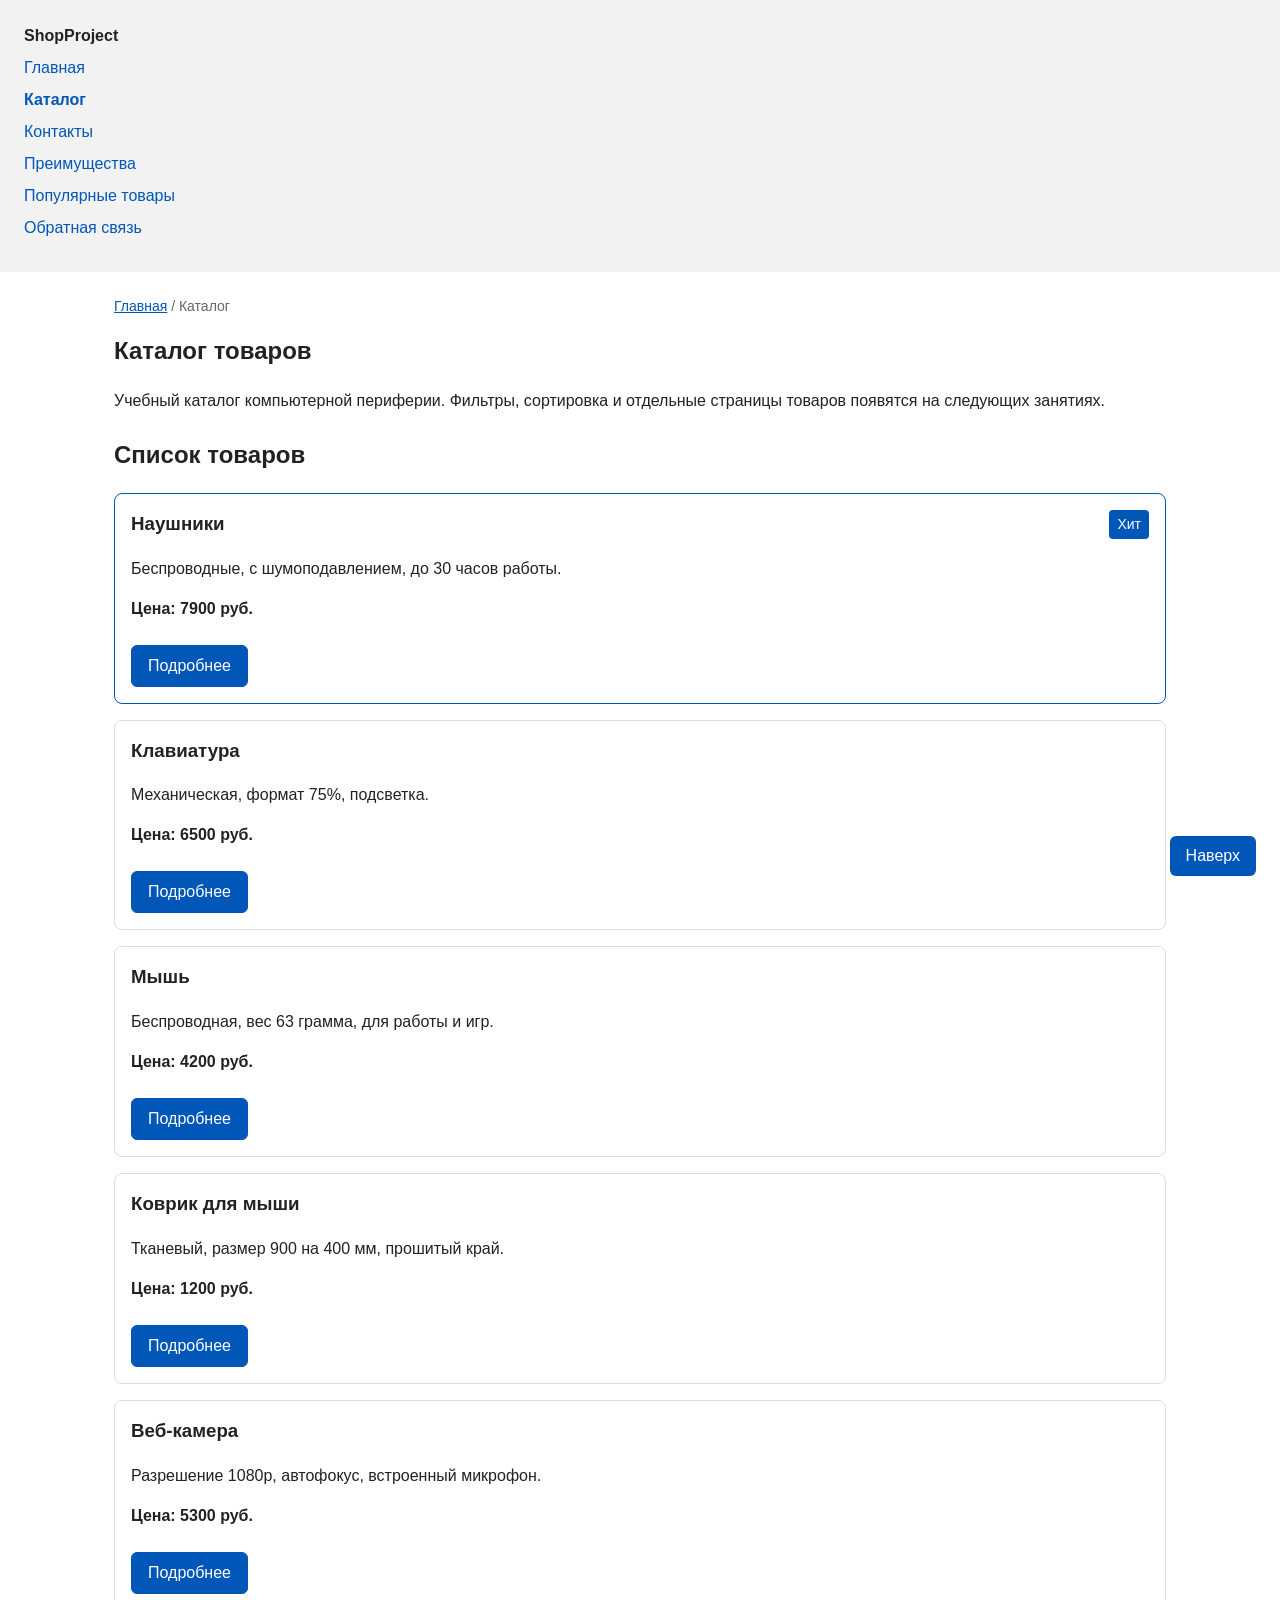
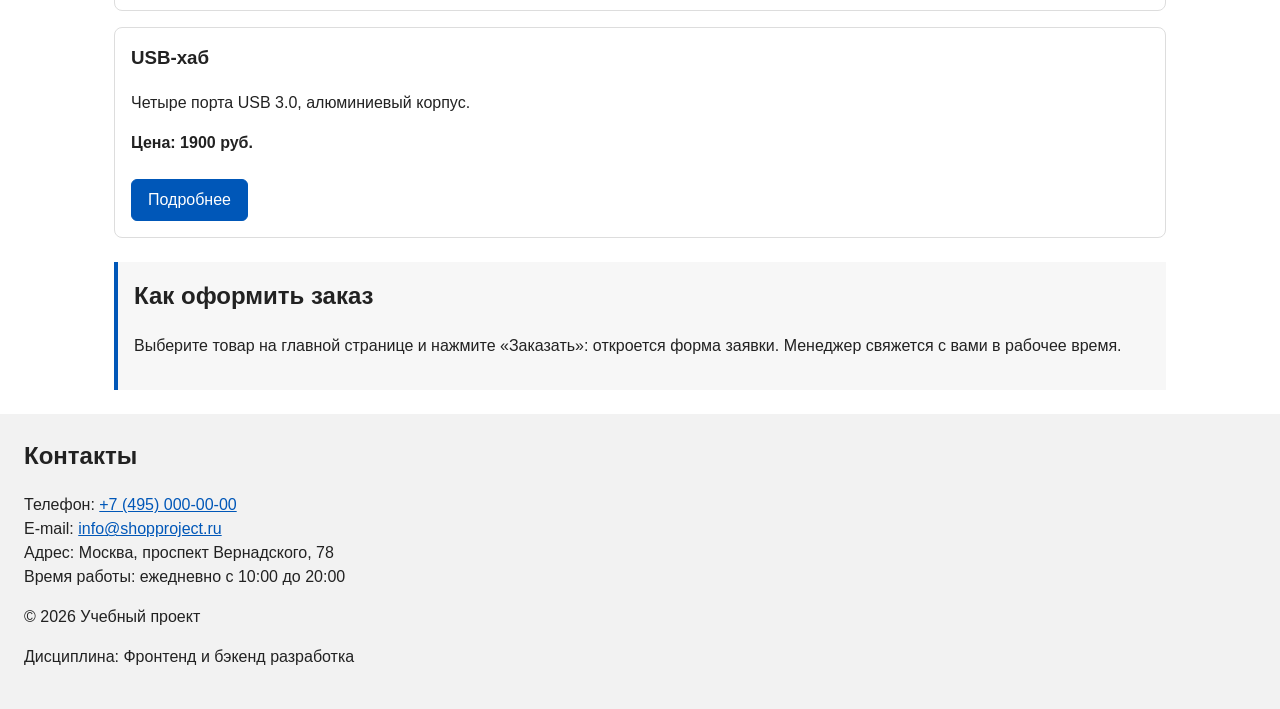
==== catalog.html @ 30de8733 "feat: add multi-page structure navigation and anchors" ====
<!DOCTYPE html>
<html lang="ru">
<head>
    <meta charset="UTF-8">
    <meta name="viewport" content="width=device-width, initial-scale=1.0">
    <meta name="description" content="Каталог товаров учебного интернет-магазина: наушники, клавиатуры, мыши и аксессуары.">
    <title>Каталог товаров - Учебный интернет-магазин</title>
    <link rel="stylesheet" href="css/style.css">
</head>
<body id="top">
<header class="site-header">
    <a class="site-header__logo" href="index.html">ShopProject</a>
    <nav class="site-nav" aria-label="Основная навигация">
        <ul class="site-nav__list">
            <li class="site-nav__item"><a class="site-nav__link" href="index.html">Главная</a></li>
            <li class="site-nav__item">
                <a class="site-nav__link site-nav__link--active" href="catalog.html">Каталог</a>
            </li>
            <li class="site-nav__item"><a class="site-nav__link" href="contacts.html">Контакты</a></li>
            <li class="site-nav__item"><a class="site-nav__link" href="index.html#advantages">Преимущества</a></li>
            <li class="site-nav__item"><a class="site-nav__link" href="index.html#popular">Популярные товары</a></li>
            <li class="site-nav__item"><a class="site-nav__link" href="index.html#contacts">Обратная связь</a></li>
        </ul>
    </nav>
</header>

<main class="page">
    <nav class="breadcrumbs" aria-label="Хлебные крошки">
        <a class="breadcrumbs__link" href="index.html">Главная</a>
        <span class="breadcrumbs__current">Каталог</span>
    </nav>

    <section class="catalog">
        <h1 class="catalog__title">Каталог товаров</h1>
        <p class="catalog__text">
            Учебный каталог компьютерной периферии. Фильтры, сортировка и отдельные
            страницы товаров появятся на следующих занятиях.
        </p>
    </section>

    <section class="products" id="goods">
        <h2 class="products__title">Список товаров</h2>

        <article class="product-card product-card--hit">
            <span class="product-card__badge">Хит</span>
            <h3 class="product-card__title">Наушники</h3>
            <p class="product-card__description">Беспроводные, с шумоподавлением, до 30 часов работы.</p>
            <p class="product-card__price">Цена: 7900 руб.</p>
            <a class="button product-card__button" href="index.html#popular">Подробнее</a>
        </article>

        <article class="product-card">
            <h3 class="product-card__title">Клавиатура</h3>
            <p class="product-card__description">Механическая, формат 75%, подсветка.</p>
            <p class="product-card__price">Цена: 6500 руб.</p>
            <a class="button product-card__button" href="index.html#popular">Подробнее</a>
        </article>

        <article class="product-card">
            <h3 class="product-card__title">Мышь</h3>
            <p class="product-card__description">Беспроводная, вес 63 грамма, для работы и игр.</p>
            <p class="product-card__price">Цена: 4200 руб.</p>
            <a class="button product-card__button" href="index.html#popular">Подробнее</a>
        </article>

        <article class="product-card">
            <h3 class="product-card__title">Коврик для мыши</h3>
            <p class="product-card__description">Тканевый, размер 900 на 400 мм, прошитый край.</p>
            <p class="product-card__price">Цена: 1200 руб.</p>
            <a class="button product-card__button" href="index.html#popular">Подробнее</a>
        </article>

        <article class="product-card">
            <h3 class="product-card__title">Веб-камера</h3>
            <p class="product-card__description">Разрешение 1080p, автофокус, встроенный микрофон.</p>
            <p class="product-card__price">Цена: 5300 руб.</p>
            <a class="button product-card__button" href="index.html#popular">Подробнее</a>
        </article>

        <article class="product-card">
            <h3 class="product-card__title">USB-хаб</h3>
            <p class="product-card__description">Четыре порта USB 3.0, алюминиевый корпус.</p>
            <p class="product-card__price">Цена: 1900 руб.</p>
            <a class="button product-card__button" href="index.html#popular">Подробнее</a>
        </article>
    </section>

    <aside class="about">
        <h2 class="about__title">Как оформить заказ</h2>
        <p class="about__text">
            Выберите товар на главной странице и нажмите «Заказать»: откроется форма
            заявки. Менеджер свяжется с вами в рабочее время.
        </p>
    </aside>
</main>

<footer class="site-footer" id="contacts">
    <h2 class="site-footer__title">Контакты</h2>
    <ul class="contacts">
        <li class="contacts__item">Телефон: <a class="contacts__link" href="tel:+74950000000">+7 (495) 000-00-00</a></li>
        <li class="contacts__item">E-mail: <a class="contacts__link" href="mailto:info@shopproject.ru">info@shopproject.ru</a></li>
        <li class="contacts__item">Адрес: Москва, проспект Вернадского, 78</li>
        <li class="contacts__item">Время работы: ежедневно с 10:00 до 20:00</li>
    </ul>
    <p class="site-footer__text">&copy; 2026 Учебный проект</p>
    <p class="site-footer__text">Дисциплина: Фронтенд и бэкенд разработка</p>
</footer>

<a class="scroll-top" href="#top" title="Наверх">Наверх</a>
</body>
</html>
---- css/style.css ----
/* ===============================
   1. Переменные проекта
   =============================== */
:root {
    --color-bg: #ffffff;
    --color-text: #222222;
    --color-muted: #666666;
    --color-primary: #0057b8;
    --color-primary-dark: #003f86;
    --color-border: #cccccc;
    --color-border-light: #dddddd;
    --color-surface: #f2f2f2;
    --color-surface-alt: #f7f7f7;
    --color-surface-accent: #eef5ff;
    --color-danger: #b00020;
    --color-success: #168a2f;
    --color-success-bg: #eefaf0;
    --color-white: #ffffff;

    --space-xs: 4px;
    --space-sm: 8px;
    --space-md: 16px;
    --space-lg: 24px;
    --space-xl: 32px;

    --radius-sm: 4px;
    --radius-md: 6px;
    --radius-lg: 8px;

    --container-width: 1100px;
    --z-badge: 1;
    --z-scroll-top: 10;
}

/* ===============================
   2. Базовые стили
   =============================== */
* {
    box-sizing: border-box;
}

html {
    scroll-behavior: smooth;
}

body {
    margin: 0;
    font-family: Arial, sans-serif;
    line-height: 1.5;
    color: var(--color-text);
    background-color: var(--color-bg);
}

a {
    color: var(--color-primary);
}

a:hover {
    color: var(--color-primary-dark);
}

a:focus-visible,
button:focus-visible {
    outline: 2px solid var(--color-primary);
    outline-offset: 3px;
}

section:target,
.site-footer:target {
    outline: 2px dashed var(--color-primary);
    outline-offset: 4px;
}

/* ===============================
   3. Кнопки
   =============================== */
.button {
    display: inline-block;
    padding: var(--space-sm) var(--space-md);
    color: var(--color-white);
    background-color: var(--color-primary);
    border: 1px solid var(--color-primary);
    border-radius: var(--radius-md);
    font: inherit;
    text-decoration: none;
    cursor: pointer;
}

.button:hover {
    color: var(--color-white);
    background-color: var(--color-primary-dark);
    border-color: var(--color-primary-dark);
}

.button:disabled,
.button--disabled {
    opacity: 0.6;
    cursor: not-allowed;
}

.button--secondary {
    color: var(--color-text);
    background-color: var(--color-white);
    border-color: var(--color-border);
}

.button--secondary:hover {
    color: var(--color-text);
    background-color: var(--color-surface);
    border-color: var(--color-primary);
}

/* ===============================
   4. Шапка и навигация
   =============================== */
.site-header {
    padding: var(--space-lg);
    background-color: var(--color-surface);
}

.site-header__logo {
    font-weight: bold;
    text-decoration: none;
    color: var(--color-text);
}

.site-nav__list {
    margin: var(--space-sm) 0 0;
    padding: 0;
    list-style: none;
}

.site-nav__item {
    margin-bottom: var(--space-sm);
}

.site-nav__link {
    text-decoration: none;
}

.site-nav__link:hover {
    text-decoration: underline;
}

.site-nav__link--active {
    font-weight: bold;
}

/* ===============================
   5. Основное содержимое
   =============================== */
.page {
    max-width: var(--container-width);
    margin: 0 auto;
    padding: var(--space-lg);
}

.breadcrumbs {
    margin-bottom: var(--space-md);
    font-size: 14px;
    color: var(--color-muted);
}

.breadcrumbs__current::before {
    content: " / ";
    color: var(--color-muted);
}

.hero {
    margin-bottom: var(--space-lg);
    padding: var(--space-xl) var(--space-lg);
    background-color: var(--color-surface-accent);
    border-radius: var(--radius-lg);
}

.hero__title {
    margin-top: 0;
}

.advantages,
.products,
.catalog,
.contacts-info,
.feedback {
    margin-bottom: var(--space-lg);
}

.advantages__title,
.products__title,
.catalog__title,
.contacts-info__title,
.feedback__title {
    margin-top: 0;
}

.about {
    padding: var(--space-md);
    border-left: 4px solid var(--color-primary);
    background-color: var(--color-surface-alt);
}

.about__title {
    margin-top: 0;
}

/* ===============================
   6. Карточки товаров
   =============================== */
.product-card {
    position: relative;
    margin-bottom: var(--space-md);
    padding: var(--space-md);
    border: 1px solid var(--color-border-light);
    border-radius: var(--radius-lg);
}

.product-card:hover {
    border-color: var(--color-primary);
}

.product-card__badge {
    position: absolute;
    top: var(--space-md);
    right: var(--space-md);
    z-index: var(--z-badge);
    padding: var(--space-xs) var(--space-sm);
    color: var(--color-white);
    background-color: var(--color-primary);
    border-radius: var(--radius-sm);
    font-size: 14px;
}

.product-card--hit {
    border-color: var(--color-primary);
}

.product-card__title {
    margin-top: 0;
}

.product-card__price {
    font-weight: bold;
}

.product-card__button {
    margin-top: var(--space-sm);
}

/* ===============================
   7. Подвал и кнопка «Наверх»
   =============================== */
.site-footer {
    padding: var(--space-lg);
    background-color: var(--color-surface);
}

.site-footer__title {
    margin-top: 0;
}

.contacts {
    margin: 0 0 var(--space-md);
    padding: 0;
    list-style: none;
}

.scroll-top {
    position: fixed;
    right: var(--space-lg);
    bottom: var(--space-lg);
    z-index: var(--z-scroll-top);
    padding: var(--space-sm) var(--space-md);
    color: var(--color-white);
    background-color: var(--color-primary);
    border-radius: var(--radius-md);
    text-decoration: none;
}

.scroll-top:hover {
    color: var(--color-white);
    background-color: var(--color-primary-dark);
}

/* ===============================
   8. Форма и модальное окно
   =============================== */
.order-dialog {
    width: min(100% - 32px, 560px);
    padding: var(--space-lg);
    border: none;
    border-radius: var(--radius-lg);
}

.order-dialog__title {
    margin-top: 0;
}

.order-dialog::backdrop {
    background-color: rgba(0, 0, 0, 0.5);
}

.order-form__field {
    margin-bottom: var(--space-md);
}

.order-form__label {
    display: block;
    margin-bottom: var(--space-xs);
}

.order-form__input,
.order-form__select,
.order-form__textarea {
    width: 100%;
    padding: var(--space-sm) var(--space-md);
    border: 1px solid var(--color-border);
    border-radius: var(--radius-sm);
    font: inherit;
}

.order-form__input:hover,
.order-form__select:hover,
.order-form__textarea:hover {
    border-color: var(--color-primary);
}

.order-form__input:focus-visible,
.order-form__select:focus-visible,
.order-form__textarea:focus-visible {
    outline: 2px solid var(--color-primary);
    outline-offset: 3px;
}

.order-form__input:disabled,
.order-form__select:disabled,
.order-form__textarea:disabled {
    opacity: 0.6;
    cursor: not-allowed;
}

.order-form__field--checkbox .order-form__label {
    display: flex;
    gap: var(--space-sm);
    align-items: center;
    margin-bottom: 0;
}

.order-form__checkbox {
    margin: 0;
}

.order-form__hint {
    display: block;
    margin-top: var(--space-xs);
    color: var(--color-muted);
}

[aria-invalid="true"] {
    border-color: var(--color-danger);
}

.order-form__actions {
    display: flex;
    gap: var(--space-sm);
    margin-top: var(--space-lg);
}

.success-message {
    margin-bottom: var(--space-lg);
    padding: var(--space-md);
    border-left: 4px solid var(--color-success);
    background-color: var(--color-success-bg);
}
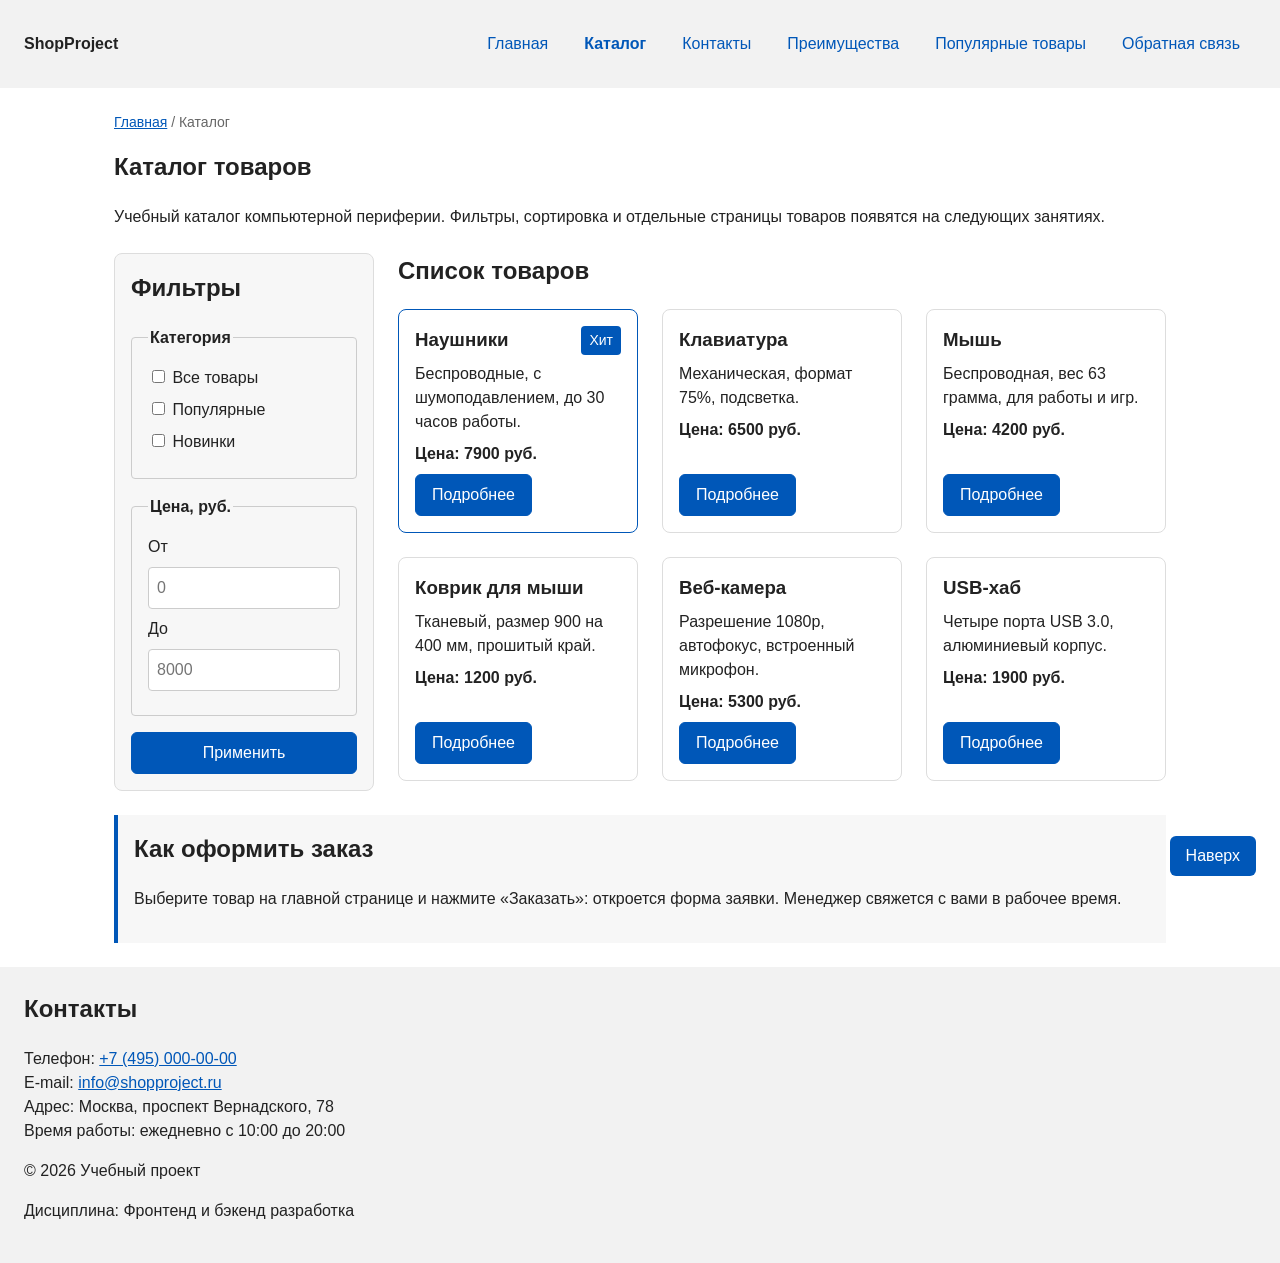
==== commit 52058b08: "feat: add flex navigation and grid catalog layout" ====
--- a/catalog.html
+++ b/catalog.html
@@ -38,51 +38,86 @@
         </p>
     </section>
 
-    <section class="products" id="goods">
-        <h2 class="products__title">Список товаров</h2>
+    <section class="catalog-layout" id="goods">
+        <aside class="catalog-layout__filters">
+            <h2 class="filters__title">Фильтры</h2>
+            <form class="filters" action="#" method="get">
+                <fieldset class="filters__group">
+                    <legend class="filters__legend">Категория</legend>
+                    <label class="filters__option">
+                        <input class="filters__checkbox" type="checkbox" name="category" value="all">
+                        Все товары
+                    </label>
+                    <label class="filters__option">
+                        <input class="filters__checkbox" type="checkbox" name="category" value="popular">
+                        Популярные
+                    </label>
+                    <label class="filters__option">
+                        <input class="filters__checkbox" type="checkbox" name="category" value="new">
+                        Новинки
+                    </label>
+                </fieldset>
 
-        <article class="product-card product-card--hit">
-            <span class="product-card__badge">Хит</span>
-            <h3 class="product-card__title">Наушники</h3>
-            <p class="product-card__description">Беспроводные, с шумоподавлением, до 30 часов работы.</p>
-            <p class="product-card__price">Цена: 7900 руб.</p>
-            <a class="button product-card__button" href="index.html#popular">Подробнее</a>
-        </article>
+                <fieldset class="filters__group">
+                    <legend class="filters__legend">Цена, руб.</legend>
+                    <label class="filters__label" for="price-from">От</label>
+                    <input class="filters__input" id="price-from" name="price-from" type="number" min="0" placeholder="0">
+                    <label class="filters__label" for="price-to">До</label>
+                    <input class="filters__input" id="price-to" name="price-to" type="number" min="0" placeholder="8000">
+                </fieldset>
 
-        <article class="product-card">
-            <h3 class="product-card__title">Клавиатура</h3>
-            <p class="product-card__description">Механическая, формат 75%, подсветка.</p>
-            <p class="product-card__price">Цена: 6500 руб.</p>
-            <a class="button product-card__button" href="index.html#popular">Подробнее</a>
-        </article>
+                <button class="button" type="submit">Применить</button>
+            </form>
+        </aside>
 
-        <article class="product-card">
-            <h3 class="product-card__title">Мышь</h3>
-            <p class="product-card__description">Беспроводная, вес 63 грамма, для работы и игр.</p>
-            <p class="product-card__price">Цена: 4200 руб.</p>
-            <a class="button product-card__button" href="index.html#popular">Подробнее</a>
-        </article>
+        <section class="catalog-layout__products">
+            <h2 class="products__title">Список товаров</h2>
+            <div class="products-grid">
 
-        <article class="product-card">
-            <h3 class="product-card__title">Коврик для мыши</h3>
-            <p class="product-card__description">Тканевый, размер 900 на 400 мм, прошитый край.</p>
-            <p class="product-card__price">Цена: 1200 руб.</p>
-            <a class="button product-card__button" href="index.html#popular">Подробнее</a>
-        </article>
+                <article class="product-card product-card--hit">
+                    <span class="product-card__badge">Хит</span>
+                    <h3 class="product-card__title">Наушники</h3>
+                    <p class="product-card__description">Беспроводные, с шумоподавлением, до 30 часов работы.</p>
+                    <p class="product-card__price">Цена: 7900 руб.</p>
+                    <a class="button product-card__button" href="index.html#popular">Подробнее</a>
+                </article>
 
-        <article class="product-card">
-            <h3 class="product-card__title">Веб-камера</h3>
-            <p class="product-card__description">Разрешение 1080p, автофокус, встроенный микрофон.</p>
-            <p class="product-card__price">Цена: 5300 руб.</p>
-            <a class="button product-card__button" href="index.html#popular">Подробнее</a>
-        </article>
+                <article class="product-card">
+                    <h3 class="product-card__title">Клавиатура</h3>
+                    <p class="product-card__description">Механическая, формат 75%, подсветка.</p>
+                    <p class="product-card__price">Цена: 6500 руб.</p>
+                    <a class="button product-card__button" href="index.html#popular">Подробнее</a>
+                </article>
 
-        <article class="product-card">
-            <h3 class="product-card__title">USB-хаб</h3>
-            <p class="product-card__description">Четыре порта USB 3.0, алюминиевый корпус.</p>
-            <p class="product-card__price">Цена: 1900 руб.</p>
-            <a class="button product-card__button" href="index.html#popular">Подробнее</a>
-        </article>
+                <article class="product-card">
+                    <h3 class="product-card__title">Мышь</h3>
+                    <p class="product-card__description">Беспроводная, вес 63 грамма, для работы и игр.</p>
+                    <p class="product-card__price">Цена: 4200 руб.</p>
+                    <a class="button product-card__button" href="index.html#popular">Подробнее</a>
+                </article>
+
+                <article class="product-card">
+                    <h3 class="product-card__title">Коврик для мыши</h3>
+                    <p class="product-card__description">Тканевый, размер 900 на 400 мм, прошитый край.</p>
+                    <p class="product-card__price">Цена: 1200 руб.</p>
+                    <a class="button product-card__button" href="index.html#popular">Подробнее</a>
+                </article>
+
+                <article class="product-card">
+                    <h3 class="product-card__title">Веб-камера</h3>
+                    <p class="product-card__description">Разрешение 1080p, автофокус, встроенный микрофон.</p>
+                    <p class="product-card__price">Цена: 5300 руб.</p>
+                    <a class="button product-card__button" href="index.html#popular">Подробнее</a>
+                </article>
+
+                <article class="product-card">
+                    <h3 class="product-card__title">USB-хаб</h3>
+                    <p class="product-card__description">Четыре порта USB 3.0, алюминиевый корпус.</p>
+                    <p class="product-card__price">Цена: 1900 руб.</p>
+                    <a class="button product-card__button" href="index.html#popular">Подробнее</a>
+                </article>
+            </div>
+        </section>
     </section>
 
     <aside class="about">
--- a/css/style.css
+++ b/css/style.css
@@ -114,6 +114,11 @@
    4. Шапка и навигация
    =============================== */
 .site-header {
+    display: flex;
+    flex-wrap: wrap;
+    justify-content: space-between;
+    align-items: center;
+    gap: var(--space-md);
     padding: var(--space-lg);
     background-color: var(--color-surface);
 }
@@ -125,21 +130,25 @@
 }
 
 .site-nav__list {
-    margin: var(--space-sm) 0 0;
+    display: flex;
+    flex-wrap: wrap;
+    align-items: center;
+    gap: var(--space-xs);
+    margin: 0;
     padding: 0;
     list-style: none;
 }
 
-.site-nav__item {
-    margin-bottom: var(--space-sm);
-}
-
 .site-nav__link {
+    display: inline-block;
+    padding: var(--space-sm) var(--space-md);
+    border-radius: var(--radius-sm);
     text-decoration: none;
 }
 
 .site-nav__link:hover {
-    text-decoration: underline;
+    color: var(--color-white);
+    background-color: var(--color-primary);
 }
 
 .site-nav__link--active {
@@ -206,9 +215,17 @@
 /* ===============================
    6. Карточки товаров
    =============================== */
+.products-grid {
+    display: grid;
+    grid-template-columns: repeat(auto-fit, minmax(240px, 1fr));
+    gap: var(--space-lg);
+}
+
 .product-card {
     position: relative;
-    margin-bottom: var(--space-md);
+    display: flex;
+    flex-direction: column;
+    gap: var(--space-sm);
     padding: var(--space-md);
     border: 1px solid var(--color-border-light);
     border-radius: var(--radius-lg);
@@ -234,8 +251,10 @@
     border-color: var(--color-primary);
 }
 
-.product-card__title {
-    margin-top: 0;
+.product-card__title,
+.product-card__description,
+.product-card__price {
+    margin: 0;
 }
 
 .product-card__price {
@@ -243,11 +262,70 @@
 }
 
 .product-card__button {
-    margin-top: var(--space-sm);
-}
-
-/* ===============================
-   7. Подвал и кнопка «Наверх»
+    margin-top: auto;
+    align-self: flex-start;
+}
+
+/* ===============================
+   7. Каталог и фильтры
+   =============================== */
+.catalog-layout {
+    display: grid;
+    grid-template-columns: 260px 1fr;
+    grid-template-areas: "filters products";
+    gap: var(--space-lg);
+    margin-bottom: var(--space-lg);
+}
+
+.catalog-layout__filters {
+    grid-area: filters;
+    padding: var(--space-md);
+    border: 1px solid var(--color-border-light);
+    border-radius: var(--radius-lg);
+    background-color: var(--color-surface-alt);
+}
+
+.catalog-layout__products {
+    grid-area: products;
+}
+
+.filters {
+    display: grid;
+    gap: var(--space-md);
+}
+
+.filters__title {
+    margin-top: 0;
+}
+
+.filters__group {
+    margin: 0;
+    padding: var(--space-md);
+    border: 1px solid var(--color-border);
+    border-radius: var(--radius-sm);
+}
+
+.filters__legend {
+    font-weight: bold;
+}
+
+.filters__option,
+.filters__label {
+    display: block;
+    margin-bottom: var(--space-sm);
+}
+
+.filters__input {
+    width: 100%;
+    margin-bottom: var(--space-sm);
+    padding: var(--space-sm);
+    border: 1px solid var(--color-border);
+    border-radius: var(--radius-sm);
+    font: inherit;
+}
+
+/* ===============================
+   8. Подвал и кнопка «Наверх»
    =============================== */
 .site-footer {
     padding: var(--space-lg);
@@ -282,7 +360,7 @@
 }
 
 /* ===============================
-   8. Форма и модальное окно
+   9. Форма и модальное окно
    =============================== */
 .order-dialog {
     width: min(100% - 32px, 560px);
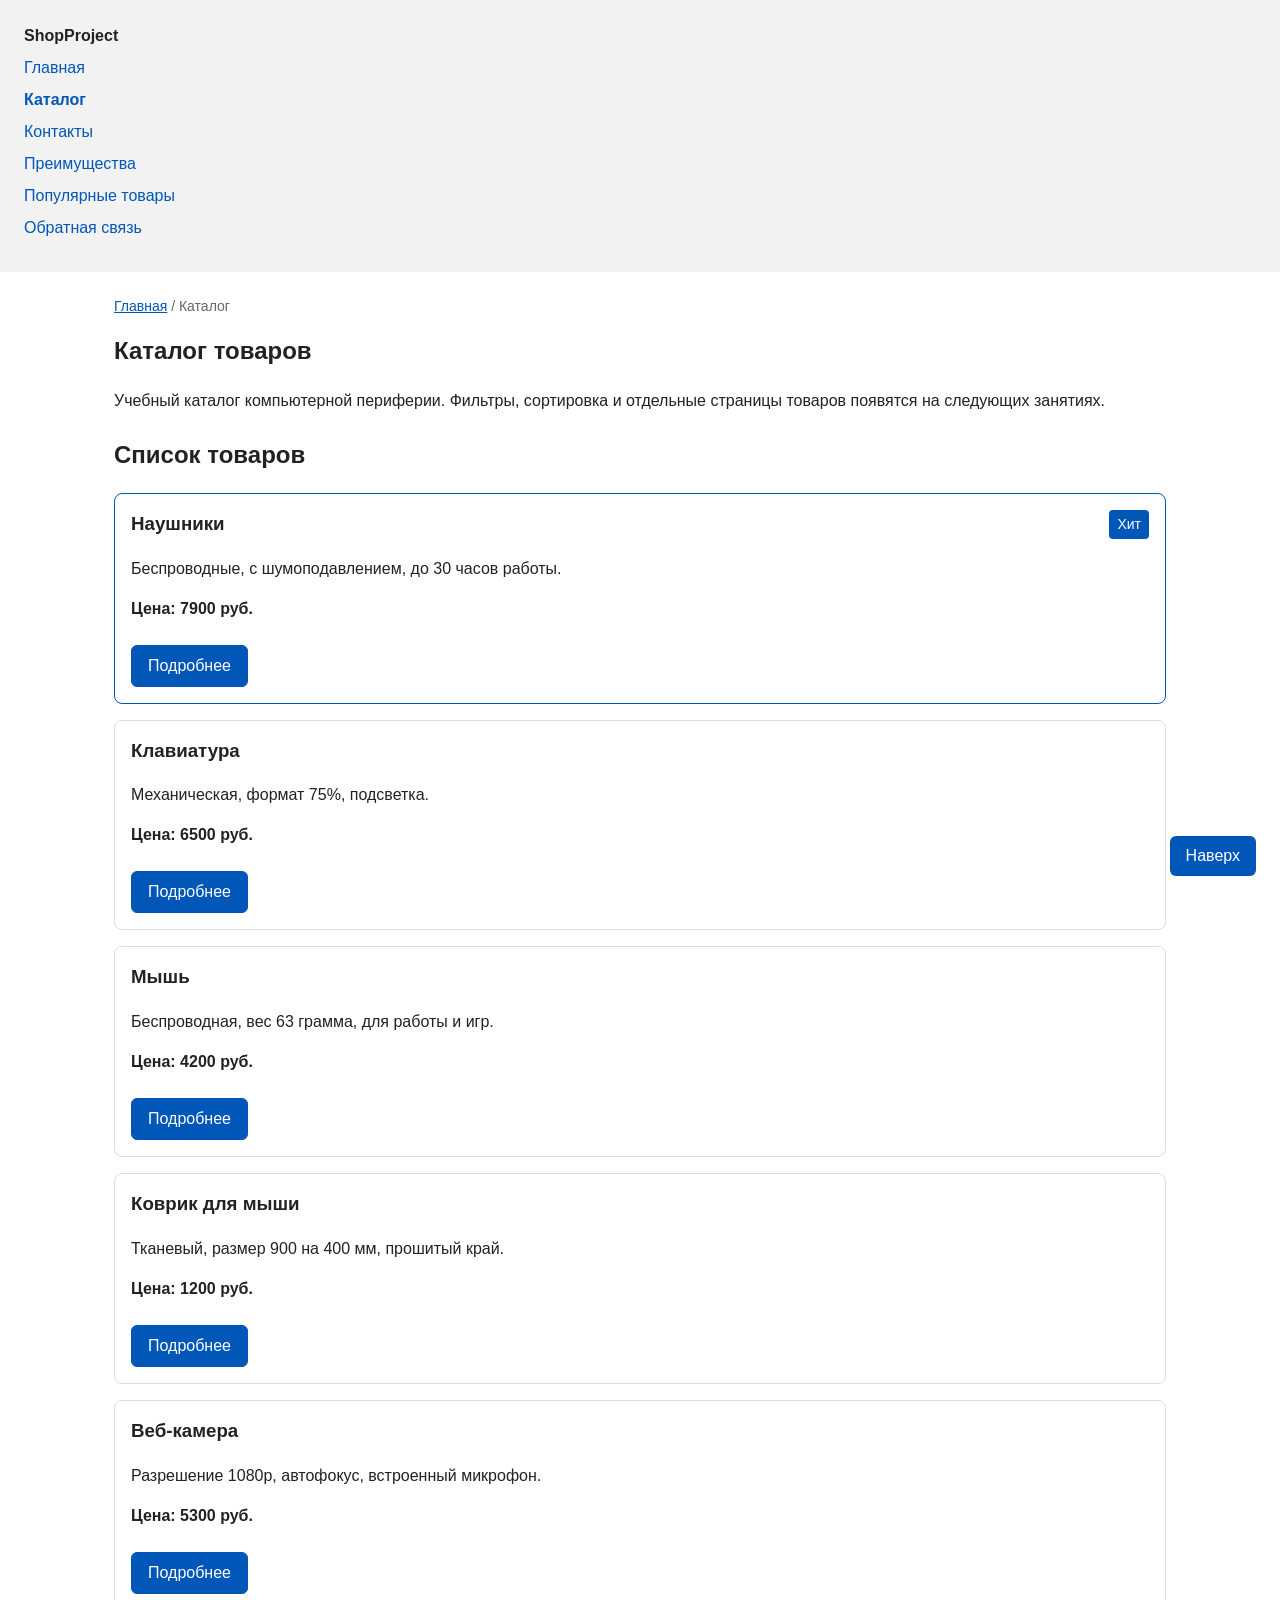
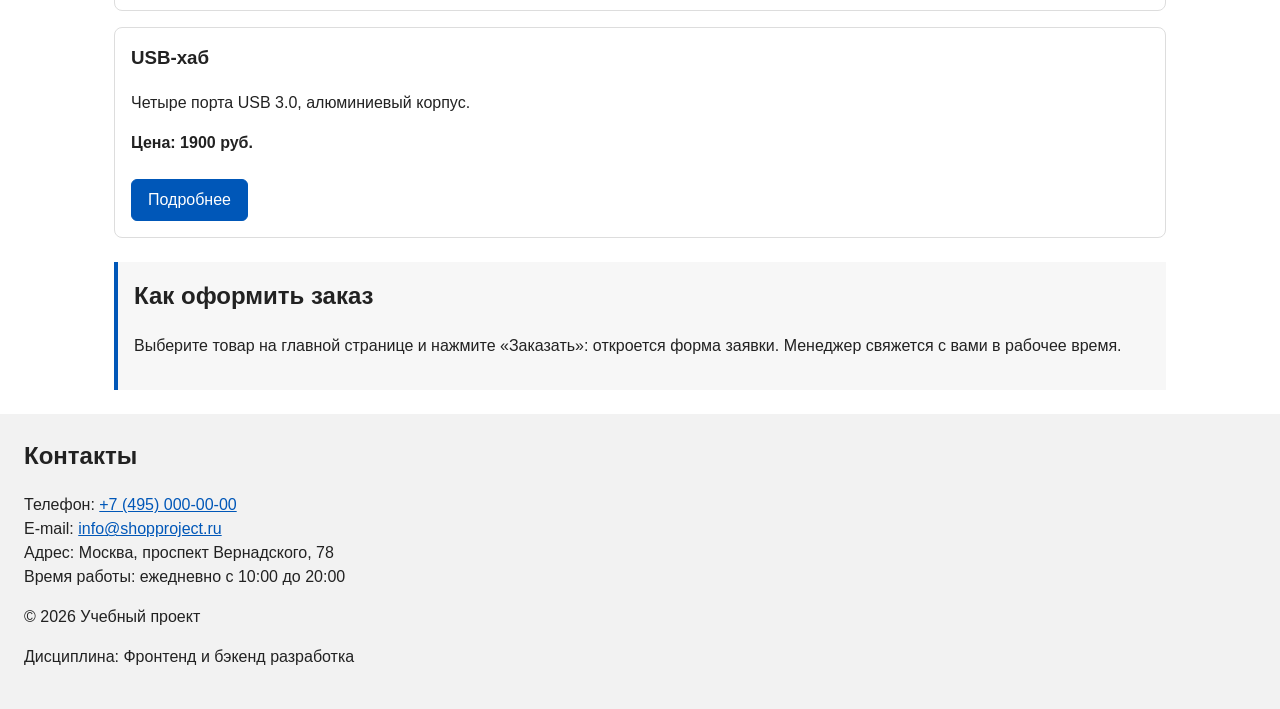
==== commit d938cde0: "Merge pull request #7 from nb-322/feature/multi-page-navigation feat: add multi-page structure navig" ====
--- a/catalog.html
+++ b/catalog.html
@@ -38,86 +38,51 @@
         </p>
     </section>
 
-    <section class="catalog-layout" id="goods">
-        <aside class="catalog-layout__filters">
-            <h2 class="filters__title">Фильтры</h2>
-            <form class="filters" action="#" method="get">
-                <fieldset class="filters__group">
-                    <legend class="filters__legend">Категория</legend>
-                    <label class="filters__option">
-                        <input class="filters__checkbox" type="checkbox" name="category" value="all">
-                        Все товары
-                    </label>
-                    <label class="filters__option">
-                        <input class="filters__checkbox" type="checkbox" name="category" value="popular">
-                        Популярные
-                    </label>
-                    <label class="filters__option">
-                        <input class="filters__checkbox" type="checkbox" name="category" value="new">
-                        Новинки
-                    </label>
-                </fieldset>
+    <section class="products" id="goods">
+        <h2 class="products__title">Список товаров</h2>
 
-                <fieldset class="filters__group">
-                    <legend class="filters__legend">Цена, руб.</legend>
-                    <label class="filters__label" for="price-from">От</label>
-                    <input class="filters__input" id="price-from" name="price-from" type="number" min="0" placeholder="0">
-                    <label class="filters__label" for="price-to">До</label>
-                    <input class="filters__input" id="price-to" name="price-to" type="number" min="0" placeholder="8000">
-                </fieldset>
+        <article class="product-card product-card--hit">
+            <span class="product-card__badge">Хит</span>
+            <h3 class="product-card__title">Наушники</h3>
+            <p class="product-card__description">Беспроводные, с шумоподавлением, до 30 часов работы.</p>
+            <p class="product-card__price">Цена: 7900 руб.</p>
+            <a class="button product-card__button" href="index.html#popular">Подробнее</a>
+        </article>
 
-                <button class="button" type="submit">Применить</button>
-            </form>
-        </aside>
+        <article class="product-card">
+            <h3 class="product-card__title">Клавиатура</h3>
+            <p class="product-card__description">Механическая, формат 75%, подсветка.</p>
+            <p class="product-card__price">Цена: 6500 руб.</p>
+            <a class="button product-card__button" href="index.html#popular">Подробнее</a>
+        </article>
 
-        <section class="catalog-layout__products">
-            <h2 class="products__title">Список товаров</h2>
-            <div class="products-grid">
+        <article class="product-card">
+            <h3 class="product-card__title">Мышь</h3>
+            <p class="product-card__description">Беспроводная, вес 63 грамма, для работы и игр.</p>
+            <p class="product-card__price">Цена: 4200 руб.</p>
+            <a class="button product-card__button" href="index.html#popular">Подробнее</a>
+        </article>
 
-                <article class="product-card product-card--hit">
-                    <span class="product-card__badge">Хит</span>
-                    <h3 class="product-card__title">Наушники</h3>
-                    <p class="product-card__description">Беспроводные, с шумоподавлением, до 30 часов работы.</p>
-                    <p class="product-card__price">Цена: 7900 руб.</p>
-                    <a class="button product-card__button" href="index.html#popular">Подробнее</a>
-                </article>
+        <article class="product-card">
+            <h3 class="product-card__title">Коврик для мыши</h3>
+            <p class="product-card__description">Тканевый, размер 900 на 400 мм, прошитый край.</p>
+            <p class="product-card__price">Цена: 1200 руб.</p>
+            <a class="button product-card__button" href="index.html#popular">Подробнее</a>
+        </article>
 
-                <article class="product-card">
-                    <h3 class="product-card__title">Клавиатура</h3>
-                    <p class="product-card__description">Механическая, формат 75%, подсветка.</p>
-                    <p class="product-card__price">Цена: 6500 руб.</p>
-                    <a class="button product-card__button" href="index.html#popular">Подробнее</a>
-                </article>
+        <article class="product-card">
+            <h3 class="product-card__title">Веб-камера</h3>
+            <p class="product-card__description">Разрешение 1080p, автофокус, встроенный микрофон.</p>
+            <p class="product-card__price">Цена: 5300 руб.</p>
+            <a class="button product-card__button" href="index.html#popular">Подробнее</a>
+        </article>
 
-                <article class="product-card">
-                    <h3 class="product-card__title">Мышь</h3>
-                    <p class="product-card__description">Беспроводная, вес 63 грамма, для работы и игр.</p>
-                    <p class="product-card__price">Цена: 4200 руб.</p>
-                    <a class="button product-card__button" href="index.html#popular">Подробнее</a>
-                </article>
-
-                <article class="product-card">
-                    <h3 class="product-card__title">Коврик для мыши</h3>
-                    <p class="product-card__description">Тканевый, размер 900 на 400 мм, прошитый край.</p>
-                    <p class="product-card__price">Цена: 1200 руб.</p>
-                    <a class="button product-card__button" href="index.html#popular">Подробнее</a>
-                </article>
-
-                <article class="product-card">
-                    <h3 class="product-card__title">Веб-камера</h3>
-                    <p class="product-card__description">Разрешение 1080p, автофокус, встроенный микрофон.</p>
-                    <p class="product-card__price">Цена: 5300 руб.</p>
-                    <a class="button product-card__button" href="index.html#popular">Подробнее</a>
-                </article>
-
-                <article class="product-card">
-                    <h3 class="product-card__title">USB-хаб</h3>
-                    <p class="product-card__description">Четыре порта USB 3.0, алюминиевый корпус.</p>
-                    <p class="product-card__price">Цена: 1900 руб.</p>
-                    <a class="button product-card__button" href="index.html#popular">Подробнее</a>
-                </article>
-            </div>
-        </section>
+        <article class="product-card">
+            <h3 class="product-card__title">USB-хаб</h3>
+            <p class="product-card__description">Четыре порта USB 3.0, алюминиевый корпус.</p>
+            <p class="product-card__price">Цена: 1900 руб.</p>
+            <a class="button product-card__button" href="index.html#popular">Подробнее</a>
+        </article>
     </section>
 
     <aside class="about">
--- a/css/style.css
+++ b/css/style.css
@@ -114,11 +114,6 @@
    4. Шапка и навигация
    =============================== */
 .site-header {
-    display: flex;
-    flex-wrap: wrap;
-    justify-content: space-between;
-    align-items: center;
-    gap: var(--space-md);
     padding: var(--space-lg);
     background-color: var(--color-surface);
 }
@@ -130,25 +125,21 @@
 }
 
 .site-nav__list {
-    display: flex;
-    flex-wrap: wrap;
-    align-items: center;
-    gap: var(--space-xs);
-    margin: 0;
+    margin: var(--space-sm) 0 0;
     padding: 0;
     list-style: none;
 }
 
+.site-nav__item {
+    margin-bottom: var(--space-sm);
+}
+
 .site-nav__link {
-    display: inline-block;
-    padding: var(--space-sm) var(--space-md);
-    border-radius: var(--radius-sm);
     text-decoration: none;
 }
 
 .site-nav__link:hover {
-    color: var(--color-white);
-    background-color: var(--color-primary);
+    text-decoration: underline;
 }
 
 .site-nav__link--active {
@@ -215,17 +206,9 @@
 /* ===============================
    6. Карточки товаров
    =============================== */
-.products-grid {
-    display: grid;
-    grid-template-columns: repeat(auto-fit, minmax(240px, 1fr));
-    gap: var(--space-lg);
-}
-
 .product-card {
     position: relative;
-    display: flex;
-    flex-direction: column;
-    gap: var(--space-sm);
+    margin-bottom: var(--space-md);
     padding: var(--space-md);
     border: 1px solid var(--color-border-light);
     border-radius: var(--radius-lg);
@@ -251,10 +234,8 @@
     border-color: var(--color-primary);
 }
 
-.product-card__title,
-.product-card__description,
-.product-card__price {
-    margin: 0;
+.product-card__title {
+    margin-top: 0;
 }
 
 .product-card__price {
@@ -262,70 +243,11 @@
 }
 
 .product-card__button {
-    margin-top: auto;
-    align-self: flex-start;
-}
-
-/* ===============================
-   7. Каталог и фильтры
-   =============================== */
-.catalog-layout {
-    display: grid;
-    grid-template-columns: 260px 1fr;
-    grid-template-areas: "filters products";
-    gap: var(--space-lg);
-    margin-bottom: var(--space-lg);
-}
-
-.catalog-layout__filters {
-    grid-area: filters;
-    padding: var(--space-md);
-    border: 1px solid var(--color-border-light);
-    border-radius: var(--radius-lg);
-    background-color: var(--color-surface-alt);
-}
-
-.catalog-layout__products {
-    grid-area: products;
-}
-
-.filters {
-    display: grid;
-    gap: var(--space-md);
-}
-
-.filters__title {
-    margin-top: 0;
-}
-
-.filters__group {
-    margin: 0;
-    padding: var(--space-md);
-    border: 1px solid var(--color-border);
-    border-radius: var(--radius-sm);
-}
-
-.filters__legend {
-    font-weight: bold;
-}
-
-.filters__option,
-.filters__label {
-    display: block;
-    margin-bottom: var(--space-sm);
-}
-
-.filters__input {
-    width: 100%;
-    margin-bottom: var(--space-sm);
-    padding: var(--space-sm);
-    border: 1px solid var(--color-border);
-    border-radius: var(--radius-sm);
-    font: inherit;
-}
-
-/* ===============================
-   8. Подвал и кнопка «Наверх»
+    margin-top: var(--space-sm);
+}
+
+/* ===============================
+   7. Подвал и кнопка «Наверх»
    =============================== */
 .site-footer {
     padding: var(--space-lg);
@@ -360,7 +282,7 @@
 }
 
 /* ===============================
-   9. Форма и модальное окно
+   8. Форма и модальное окно
    =============================== */
 .order-dialog {
     width: min(100% - 32px, 560px);
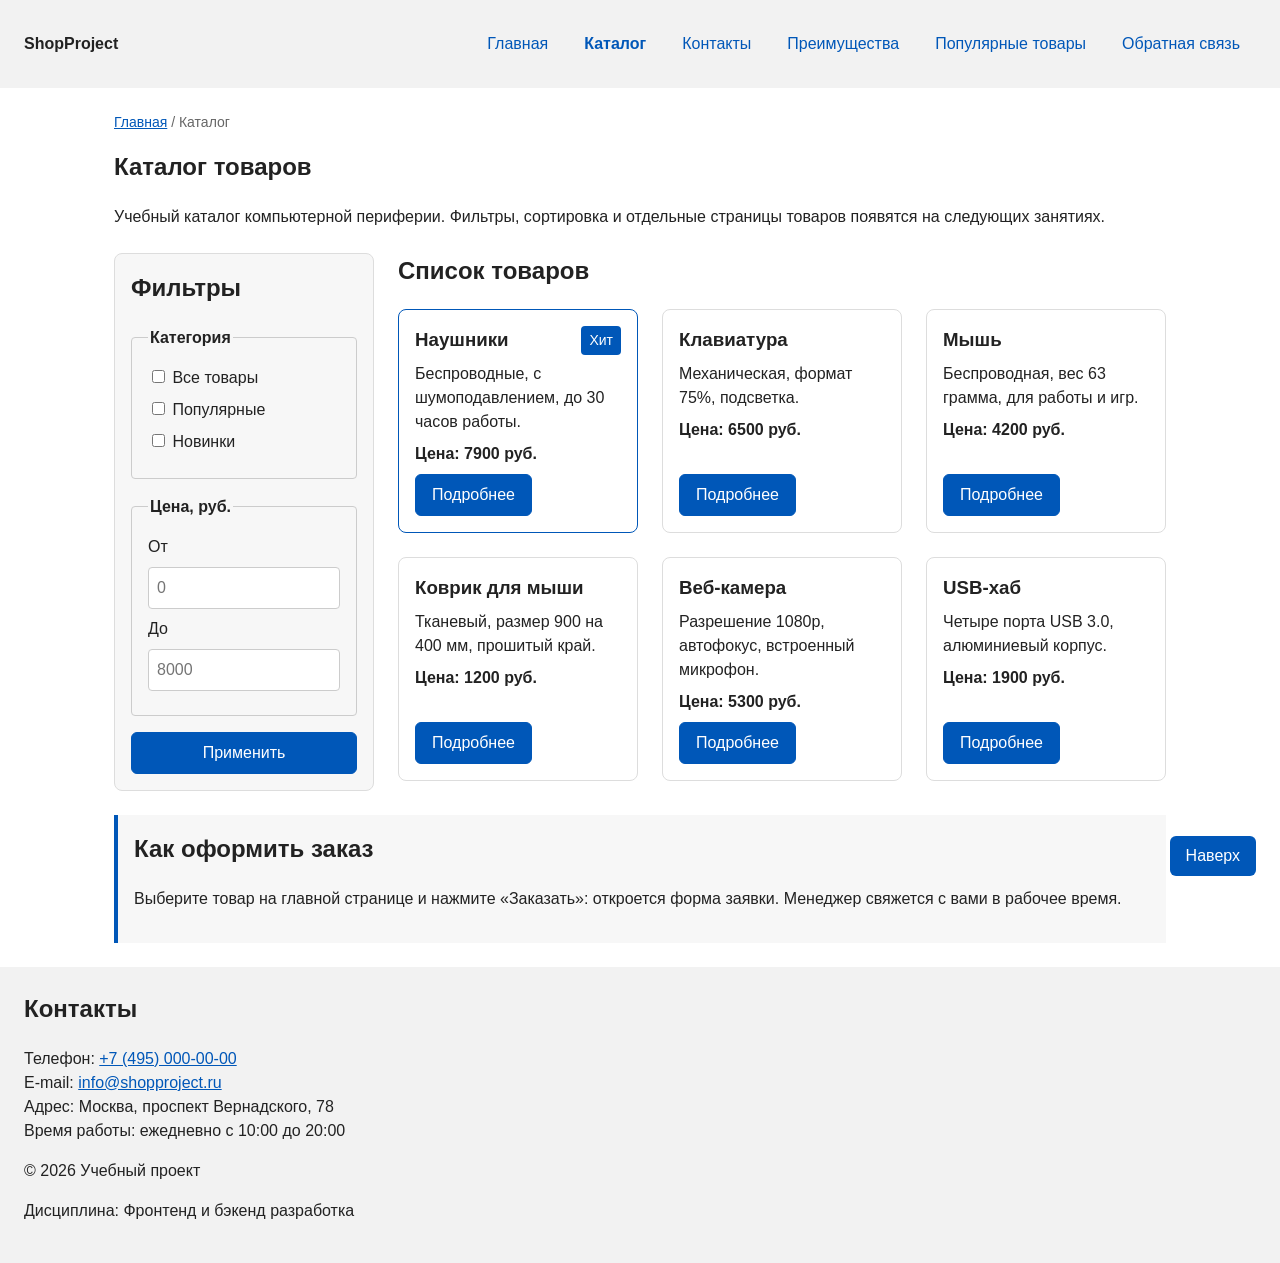
==== commit 4f6e13b6: "Merge pull request #8 from nb-322/feature/flex-grid-navigation feat: add flex navigation and grid ca" ====
--- a/catalog.html
+++ b/catalog.html
@@ -38,51 +38,86 @@
         </p>
     </section>
 
-    <section class="products" id="goods">
-        <h2 class="products__title">Список товаров</h2>
+    <section class="catalog-layout" id="goods">
+        <aside class="catalog-layout__filters">
+            <h2 class="filters__title">Фильтры</h2>
+            <form class="filters" action="#" method="get">
+                <fieldset class="filters__group">
+                    <legend class="filters__legend">Категория</legend>
+                    <label class="filters__option">
+                        <input class="filters__checkbox" type="checkbox" name="category" value="all">
+                        Все товары
+                    </label>
+                    <label class="filters__option">
+                        <input class="filters__checkbox" type="checkbox" name="category" value="popular">
+                        Популярные
+                    </label>
+                    <label class="filters__option">
+                        <input class="filters__checkbox" type="checkbox" name="category" value="new">
+                        Новинки
+                    </label>
+                </fieldset>
 
-        <article class="product-card product-card--hit">
-            <span class="product-card__badge">Хит</span>
-            <h3 class="product-card__title">Наушники</h3>
-            <p class="product-card__description">Беспроводные, с шумоподавлением, до 30 часов работы.</p>
-            <p class="product-card__price">Цена: 7900 руб.</p>
-            <a class="button product-card__button" href="index.html#popular">Подробнее</a>
-        </article>
+                <fieldset class="filters__group">
+                    <legend class="filters__legend">Цена, руб.</legend>
+                    <label class="filters__label" for="price-from">От</label>
+                    <input class="filters__input" id="price-from" name="price-from" type="number" min="0" placeholder="0">
+                    <label class="filters__label" for="price-to">До</label>
+                    <input class="filters__input" id="price-to" name="price-to" type="number" min="0" placeholder="8000">
+                </fieldset>
 
-        <article class="product-card">
-            <h3 class="product-card__title">Клавиатура</h3>
-            <p class="product-card__description">Механическая, формат 75%, подсветка.</p>
-            <p class="product-card__price">Цена: 6500 руб.</p>
-            <a class="button product-card__button" href="index.html#popular">Подробнее</a>
-        </article>
+                <button class="button" type="submit">Применить</button>
+            </form>
+        </aside>
 
-        <article class="product-card">
-            <h3 class="product-card__title">Мышь</h3>
-            <p class="product-card__description">Беспроводная, вес 63 грамма, для работы и игр.</p>
-            <p class="product-card__price">Цена: 4200 руб.</p>
-            <a class="button product-card__button" href="index.html#popular">Подробнее</a>
-        </article>
+        <section class="catalog-layout__products">
+            <h2 class="products__title">Список товаров</h2>
+            <div class="products-grid">
 
-        <article class="product-card">
-            <h3 class="product-card__title">Коврик для мыши</h3>
-            <p class="product-card__description">Тканевый, размер 900 на 400 мм, прошитый край.</p>
-            <p class="product-card__price">Цена: 1200 руб.</p>
-            <a class="button product-card__button" href="index.html#popular">Подробнее</a>
-        </article>
+                <article class="product-card product-card--hit">
+                    <span class="product-card__badge">Хит</span>
+                    <h3 class="product-card__title">Наушники</h3>
+                    <p class="product-card__description">Беспроводные, с шумоподавлением, до 30 часов работы.</p>
+                    <p class="product-card__price">Цена: 7900 руб.</p>
+                    <a class="button product-card__button" href="index.html#popular">Подробнее</a>
+                </article>
 
-        <article class="product-card">
-            <h3 class="product-card__title">Веб-камера</h3>
-            <p class="product-card__description">Разрешение 1080p, автофокус, встроенный микрофон.</p>
-            <p class="product-card__price">Цена: 5300 руб.</p>
-            <a class="button product-card__button" href="index.html#popular">Подробнее</a>
-        </article>
+                <article class="product-card">
+                    <h3 class="product-card__title">Клавиатура</h3>
+                    <p class="product-card__description">Механическая, формат 75%, подсветка.</p>
+                    <p class="product-card__price">Цена: 6500 руб.</p>
+                    <a class="button product-card__button" href="index.html#popular">Подробнее</a>
+                </article>
 
-        <article class="product-card">
-            <h3 class="product-card__title">USB-хаб</h3>
-            <p class="product-card__description">Четыре порта USB 3.0, алюминиевый корпус.</p>
-            <p class="product-card__price">Цена: 1900 руб.</p>
-            <a class="button product-card__button" href="index.html#popular">Подробнее</a>
-        </article>
+                <article class="product-card">
+                    <h3 class="product-card__title">Мышь</h3>
+                    <p class="product-card__description">Беспроводная, вес 63 грамма, для работы и игр.</p>
+                    <p class="product-card__price">Цена: 4200 руб.</p>
+                    <a class="button product-card__button" href="index.html#popular">Подробнее</a>
+                </article>
+
+                <article class="product-card">
+                    <h3 class="product-card__title">Коврик для мыши</h3>
+                    <p class="product-card__description">Тканевый, размер 900 на 400 мм, прошитый край.</p>
+                    <p class="product-card__price">Цена: 1200 руб.</p>
+                    <a class="button product-card__button" href="index.html#popular">Подробнее</a>
+                </article>
+
+                <article class="product-card">
+                    <h3 class="product-card__title">Веб-камера</h3>
+                    <p class="product-card__description">Разрешение 1080p, автофокус, встроенный микрофон.</p>
+                    <p class="product-card__price">Цена: 5300 руб.</p>
+                    <a class="button product-card__button" href="index.html#popular">Подробнее</a>
+                </article>
+
+                <article class="product-card">
+                    <h3 class="product-card__title">USB-хаб</h3>
+                    <p class="product-card__description">Четыре порта USB 3.0, алюминиевый корпус.</p>
+                    <p class="product-card__price">Цена: 1900 руб.</p>
+                    <a class="button product-card__button" href="index.html#popular">Подробнее</a>
+                </article>
+            </div>
+        </section>
     </section>
 
     <aside class="about">
--- a/css/style.css
+++ b/css/style.css
@@ -114,6 +114,11 @@
    4. Шапка и навигация
    =============================== */
 .site-header {
+    display: flex;
+    flex-wrap: wrap;
+    justify-content: space-between;
+    align-items: center;
+    gap: var(--space-md);
     padding: var(--space-lg);
     background-color: var(--color-surface);
 }
@@ -125,21 +130,25 @@
 }
 
 .site-nav__list {
-    margin: var(--space-sm) 0 0;
+    display: flex;
+    flex-wrap: wrap;
+    align-items: center;
+    gap: var(--space-xs);
+    margin: 0;
     padding: 0;
     list-style: none;
 }
 
-.site-nav__item {
-    margin-bottom: var(--space-sm);
-}
-
 .site-nav__link {
+    display: inline-block;
+    padding: var(--space-sm) var(--space-md);
+    border-radius: var(--radius-sm);
     text-decoration: none;
 }
 
 .site-nav__link:hover {
-    text-decoration: underline;
+    color: var(--color-white);
+    background-color: var(--color-primary);
 }
 
 .site-nav__link--active {
@@ -206,9 +215,17 @@
 /* ===============================
    6. Карточки товаров
    =============================== */
+.products-grid {
+    display: grid;
+    grid-template-columns: repeat(auto-fit, minmax(240px, 1fr));
+    gap: var(--space-lg);
+}
+
 .product-card {
     position: relative;
-    margin-bottom: var(--space-md);
+    display: flex;
+    flex-direction: column;
+    gap: var(--space-sm);
     padding: var(--space-md);
     border: 1px solid var(--color-border-light);
     border-radius: var(--radius-lg);
@@ -234,8 +251,10 @@
     border-color: var(--color-primary);
 }
 
-.product-card__title {
-    margin-top: 0;
+.product-card__title,
+.product-card__description,
+.product-card__price {
+    margin: 0;
 }
 
 .product-card__price {
@@ -243,11 +262,70 @@
 }
 
 .product-card__button {
-    margin-top: var(--space-sm);
-}
-
-/* ===============================
-   7. Подвал и кнопка «Наверх»
+    margin-top: auto;
+    align-self: flex-start;
+}
+
+/* ===============================
+   7. Каталог и фильтры
+   =============================== */
+.catalog-layout {
+    display: grid;
+    grid-template-columns: 260px 1fr;
+    grid-template-areas: "filters products";
+    gap: var(--space-lg);
+    margin-bottom: var(--space-lg);
+}
+
+.catalog-layout__filters {
+    grid-area: filters;
+    padding: var(--space-md);
+    border: 1px solid var(--color-border-light);
+    border-radius: var(--radius-lg);
+    background-color: var(--color-surface-alt);
+}
+
+.catalog-layout__products {
+    grid-area: products;
+}
+
+.filters {
+    display: grid;
+    gap: var(--space-md);
+}
+
+.filters__title {
+    margin-top: 0;
+}
+
+.filters__group {
+    margin: 0;
+    padding: var(--space-md);
+    border: 1px solid var(--color-border);
+    border-radius: var(--radius-sm);
+}
+
+.filters__legend {
+    font-weight: bold;
+}
+
+.filters__option,
+.filters__label {
+    display: block;
+    margin-bottom: var(--space-sm);
+}
+
+.filters__input {
+    width: 100%;
+    margin-bottom: var(--space-sm);
+    padding: var(--space-sm);
+    border: 1px solid var(--color-border);
+    border-radius: var(--radius-sm);
+    font: inherit;
+}
+
+/* ===============================
+   8. Подвал и кнопка «Наверх»
    =============================== */
 .site-footer {
     padding: var(--space-lg);
@@ -282,7 +360,7 @@
 }
 
 /* ===============================
-   8. Форма и модальное окно
+   9. Форма и модальное окно
    =============================== */
 .order-dialog {
     width: min(100% - 32px, 560px);
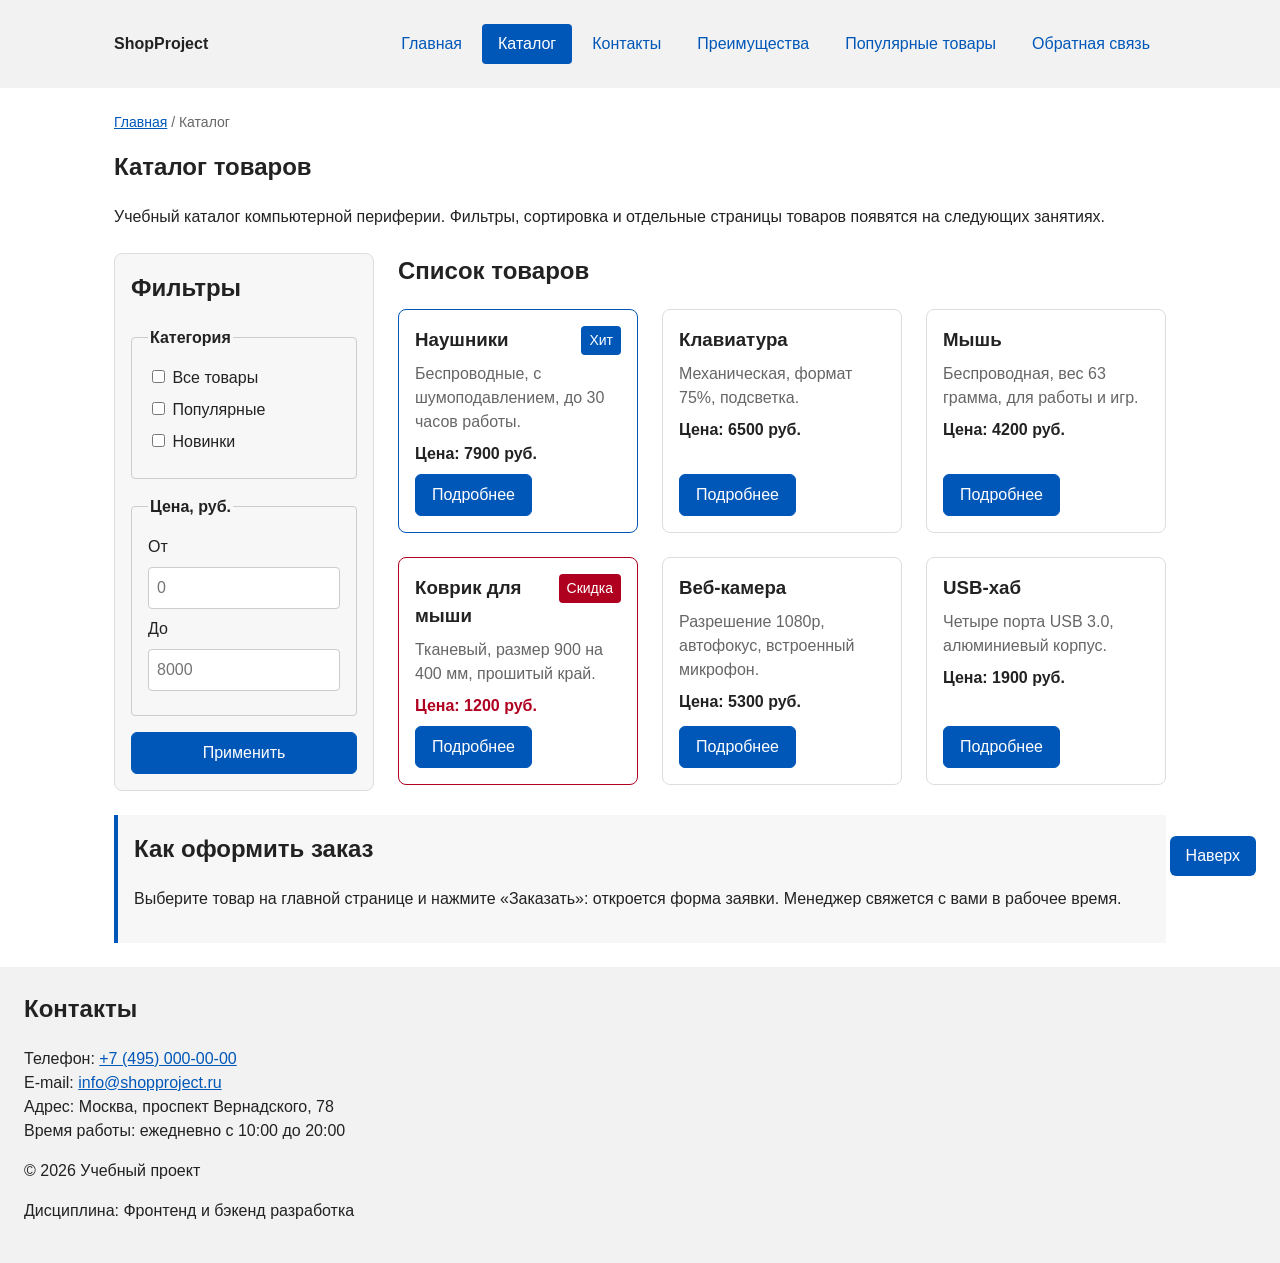
==== commit 589dc8b1: "refactor: apply BEM naming to CSS classes" ====
--- a/catalog.html
+++ b/catalog.html
@@ -9,19 +9,21 @@
 </head>
 <body id="top">
 <header class="site-header">
-    <a class="site-header__logo" href="index.html">ShopProject</a>
-    <nav class="site-nav" aria-label="Основная навигация">
-        <ul class="site-nav__list">
-            <li class="site-nav__item"><a class="site-nav__link" href="index.html">Главная</a></li>
-            <li class="site-nav__item">
-                <a class="site-nav__link site-nav__link--active" href="catalog.html">Каталог</a>
-            </li>
-            <li class="site-nav__item"><a class="site-nav__link" href="contacts.html">Контакты</a></li>
-            <li class="site-nav__item"><a class="site-nav__link" href="index.html#advantages">Преимущества</a></li>
-            <li class="site-nav__item"><a class="site-nav__link" href="index.html#popular">Популярные товары</a></li>
-            <li class="site-nav__item"><a class="site-nav__link" href="index.html#contacts">Обратная связь</a></li>
-        </ul>
-    </nav>
+    <div class="site-header__inner">
+        <a class="site-header__logo" href="index.html">ShopProject</a>
+        <nav class="site-nav" aria-label="Основная навигация">
+            <ul class="site-nav__list">
+                <li class="site-nav__item"><a class="site-nav__link" href="index.html">Главная</a></li>
+                <li class="site-nav__item">
+                    <a class="site-nav__link site-nav__link--active" href="catalog.html">Каталог</a>
+                </li>
+                <li class="site-nav__item"><a class="site-nav__link" href="contacts.html">Контакты</a></li>
+                <li class="site-nav__item"><a class="site-nav__link" href="index.html#advantages">Преимущества</a></li>
+                <li class="site-nav__item"><a class="site-nav__link" href="index.html#popular">Популярные товары</a></li>
+                <li class="site-nav__item"><a class="site-nav__link" href="index.html#contacts">Обратная связь</a></li>
+            </ul>
+        </nav>
+    </div>
 </header>
 
 <main class="page">
@@ -39,82 +41,83 @@
     </section>
 
     <section class="catalog-layout" id="goods">
-        <aside class="catalog-layout__filters">
-            <h2 class="filters__title">Фильтры</h2>
-            <form class="filters" action="#" method="get">
-                <fieldset class="filters__group">
-                    <legend class="filters__legend">Категория</legend>
-                    <label class="filters__option">
-                        <input class="filters__checkbox" type="checkbox" name="category" value="all">
+        <aside class="catalog-filters">
+            <h2 class="catalog-filters__title">Фильтры</h2>
+            <form class="catalog-filters__form" action="#" method="get">
+                <fieldset class="catalog-filters__group">
+                    <legend class="catalog-filters__legend">Категория</legend>
+                    <label class="catalog-filters__option">
+                        <input class="catalog-filters__checkbox" type="checkbox" name="category" value="all">
                         Все товары
                     </label>
-                    <label class="filters__option">
-                        <input class="filters__checkbox" type="checkbox" name="category" value="popular">
+                    <label class="catalog-filters__option">
+                        <input class="catalog-filters__checkbox" type="checkbox" name="category" value="popular">
                         Популярные
                     </label>
-                    <label class="filters__option">
-                        <input class="filters__checkbox" type="checkbox" name="category" value="new">
+                    <label class="catalog-filters__option">
+                        <input class="catalog-filters__checkbox" type="checkbox" name="category" value="new">
                         Новинки
                     </label>
                 </fieldset>
 
-                <fieldset class="filters__group">
-                    <legend class="filters__legend">Цена, руб.</legend>
-                    <label class="filters__label" for="price-from">От</label>
-                    <input class="filters__input" id="price-from" name="price-from" type="number" min="0" placeholder="0">
-                    <label class="filters__label" for="price-to">До</label>
-                    <input class="filters__input" id="price-to" name="price-to" type="number" min="0" placeholder="8000">
+                <fieldset class="catalog-filters__group">
+                    <legend class="catalog-filters__legend">Цена, руб.</legend>
+                    <label class="catalog-filters__label" for="price-from">От</label>
+                    <input class="catalog-filters__input" id="price-from" name="price-from" type="number" min="0" placeholder="0">
+                    <label class="catalog-filters__label" for="price-to">До</label>
+                    <input class="catalog-filters__input" id="price-to" name="price-to" type="number" min="0" placeholder="8000">
                 </fieldset>
 
-                <button class="button" type="submit">Применить</button>
+                <button class="button button--primary" type="submit">Применить</button>
             </form>
         </aside>
 
-        <section class="catalog-layout__products">
-            <h2 class="products__title">Список товаров</h2>
+        <section class="catalog-products">
+            <h2 class="catalog-products__title">Список товаров</h2>
             <div class="products-grid">
 
-                <article class="product-card product-card--hit">
+                <article class="product-card product-card--featured">
                     <span class="product-card__badge">Хит</span>
                     <h3 class="product-card__title">Наушники</h3>
                     <p class="product-card__description">Беспроводные, с шумоподавлением, до 30 часов работы.</p>
                     <p class="product-card__price">Цена: 7900 руб.</p>
-                    <a class="button product-card__button" href="index.html#popular">Подробнее</a>
+                    <a class="button button--primary product-card__button" href="index.html#popular">Подробнее</a>
                 </article>
 
                 <article class="product-card">
                     <h3 class="product-card__title">Клавиатура</h3>
                     <p class="product-card__description">Механическая, формат 75%, подсветка.</p>
                     <p class="product-card__price">Цена: 6500 руб.</p>
-                    <a class="button product-card__button" href="index.html#popular">Подробнее</a>
+                    <a class="button button--primary product-card__button" href="index.html#popular">Подробнее</a>
                 </article>
 
                 <article class="product-card">
                     <h3 class="product-card__title">Мышь</h3>
                     <p class="product-card__description">Беспроводная, вес 63 грамма, для работы и игр.</p>
                     <p class="product-card__price">Цена: 4200 руб.</p>
-                    <a class="button product-card__button" href="index.html#popular">Подробнее</a>
+                    <a class="button button--primary product-card__button" href="index.html#popular">Подробнее</a>
                 </article>
 
-                <article class="product-card">
+                <article class="product-card product-card--discount">
+                    <span class="product-card__badge product-card__badge--discount">Скидка</span>
                     <h3 class="product-card__title">Коврик для мыши</h3>
                     <p class="product-card__description">Тканевый, размер 900 на 400 мм, прошитый край.</p>
                     <p class="product-card__price">Цена: 1200 руб.</p>
-                    <a class="button product-card__button" href="index.html#popular">Подробнее</a>
+                    <a class="button button--primary product-card__button" href="index.html#popular">Подробнее</a>
                 </article>
 
                 <article class="product-card">
                     <h3 class="product-card__title">Веб-камера</h3>
                     <p class="product-card__description">Разрешение 1080p, автофокус, встроенный микрофон.</p>
                     <p class="product-card__price">Цена: 5300 руб.</p>
-                    <a class="button product-card__button" href="index.html#popular">Подробнее</a>
+                    <a class="button button--primary product-card__button" href="index.html#popular">Подробнее</a>
                 </article>
 
                 <article class="product-card">
                     <h3 class="product-card__title">USB-хаб</h3>
                     <p class="product-card__description">Четыре порта USB 3.0, алюминиевый корпус.</p>
                     <p class="product-card__price">Цена: 1900 руб.</p>
-                    <a class="button product-card__button" href="index.html#popular">Подробнее</a>
+                    <a class="button button--primary product-card__button" href="index.html#popular">Подробнее</a>
                 </article>
             </div>
         </section>
--- a/css/style.css
+++ b/css/style.css
@@ -65,7 +65,11 @@
     outline-offset: 3px;
 }
 
-section:target,
+.advantages:target,
+.products:target,
+.feedback:target,
+.contacts-info:target,
+.catalog-layout:target,
 .site-footer:target {
     outline: 2px dashed var(--color-primary);
     outline-offset: 4px;
@@ -77,19 +81,35 @@
 .button {
     display: inline-block;
     padding: var(--space-sm) var(--space-md);
-    color: var(--color-white);
-    background-color: var(--color-primary);
-    border: 1px solid var(--color-primary);
+    border: 1px solid transparent;
     border-radius: var(--radius-md);
     font: inherit;
     text-decoration: none;
     cursor: pointer;
 }
 
-.button:hover {
+.button--primary {
+    color: var(--color-white);
+    background-color: var(--color-primary);
+    border-color: var(--color-primary);
+}
+
+.button--primary:hover {
     color: var(--color-white);
     background-color: var(--color-primary-dark);
     border-color: var(--color-primary-dark);
+}
+
+.button--secondary {
+    color: var(--color-primary);
+    background-color: var(--color-white);
+    border-color: var(--color-border);
+}
+
+.button--secondary:hover {
+    color: var(--color-white);
+    background-color: var(--color-primary);
+    border-color: var(--color-primary);
 }
 
 .button:disabled,
@@ -98,29 +118,22 @@
     cursor: not-allowed;
 }
 
-.button--secondary {
-    color: var(--color-text);
-    background-color: var(--color-white);
-    border-color: var(--color-border);
-}
-
-.button--secondary:hover {
-    color: var(--color-text);
+/* ===============================
+   4. Шапка и навигация
+   =============================== */
+.site-header {
     background-color: var(--color-surface);
-    border-color: var(--color-primary);
-}
-
-/* ===============================
-   4. Шапка и навигация
-   =============================== */
-.site-header {
+}
+
+.site-header__inner {
     display: flex;
     flex-wrap: wrap;
     justify-content: space-between;
     align-items: center;
     gap: var(--space-md);
+    max-width: var(--container-width);
+    margin: 0 auto;
     padding: var(--space-lg);
-    background-color: var(--color-surface);
 }
 
 .site-header__logo {
@@ -152,7 +165,8 @@
 }
 
 .site-nav__link--active {
-    font-weight: bold;
+    color: var(--color-white);
+    background-color: var(--color-primary);
 }
 
 /* ===============================
@@ -190,12 +204,14 @@
 .products,
 .catalog,
 .contacts-info,
-.feedback {
+.feedback,
+.catalog-layout {
     margin-bottom: var(--space-lg);
 }
 
 .advantages__title,
 .products__title,
+.catalog-products__title,
 .catalog__title,
 .contacts-info__title,
 .feedback__title {
@@ -247,14 +263,34 @@
     font-size: 14px;
 }
 
-.product-card--hit {
+.product-card__badge--discount {
+    background-color: var(--color-danger);
+}
+
+.product-card--featured {
     border-color: var(--color-primary);
+}
+
+.product-card--discount {
+    border-color: var(--color-danger);
+}
+
+.product-card--discount .product-card__price {
+    color: var(--color-danger);
 }
 
 .product-card__title,
 .product-card__description,
 .product-card__price {
     margin: 0;
+}
+
+.product-card__title {
+    padding-right: 80px;
+}
+
+.product-card__description {
+    color: var(--color-muted);
 }
 
 .product-card__price {
@@ -277,7 +313,7 @@
     margin-bottom: var(--space-lg);
 }
 
-.catalog-layout__filters {
+.catalog-filters {
     grid-area: filters;
     padding: var(--space-md);
     border: 1px solid var(--color-border-light);
@@ -285,37 +321,37 @@
     background-color: var(--color-surface-alt);
 }
 
-.catalog-layout__products {
+.catalog-products {
     grid-area: products;
 }
 
-.filters {
+.catalog-filters__form {
     display: grid;
     gap: var(--space-md);
 }
 
-.filters__title {
-    margin-top: 0;
-}
-
-.filters__group {
+.catalog-filters__title {
+    margin-top: 0;
+}
+
+.catalog-filters__group {
     margin: 0;
     padding: var(--space-md);
     border: 1px solid var(--color-border);
     border-radius: var(--radius-sm);
 }
 
-.filters__legend {
+.catalog-filters__legend {
     font-weight: bold;
 }
 
-.filters__option,
-.filters__label {
+.catalog-filters__option,
+.catalog-filters__label {
     display: block;
     margin-bottom: var(--space-sm);
 }
 
-.filters__input {
+.catalog-filters__input {
     width: 100%;
     margin-bottom: var(--space-sm);
     padding: var(--space-sm);
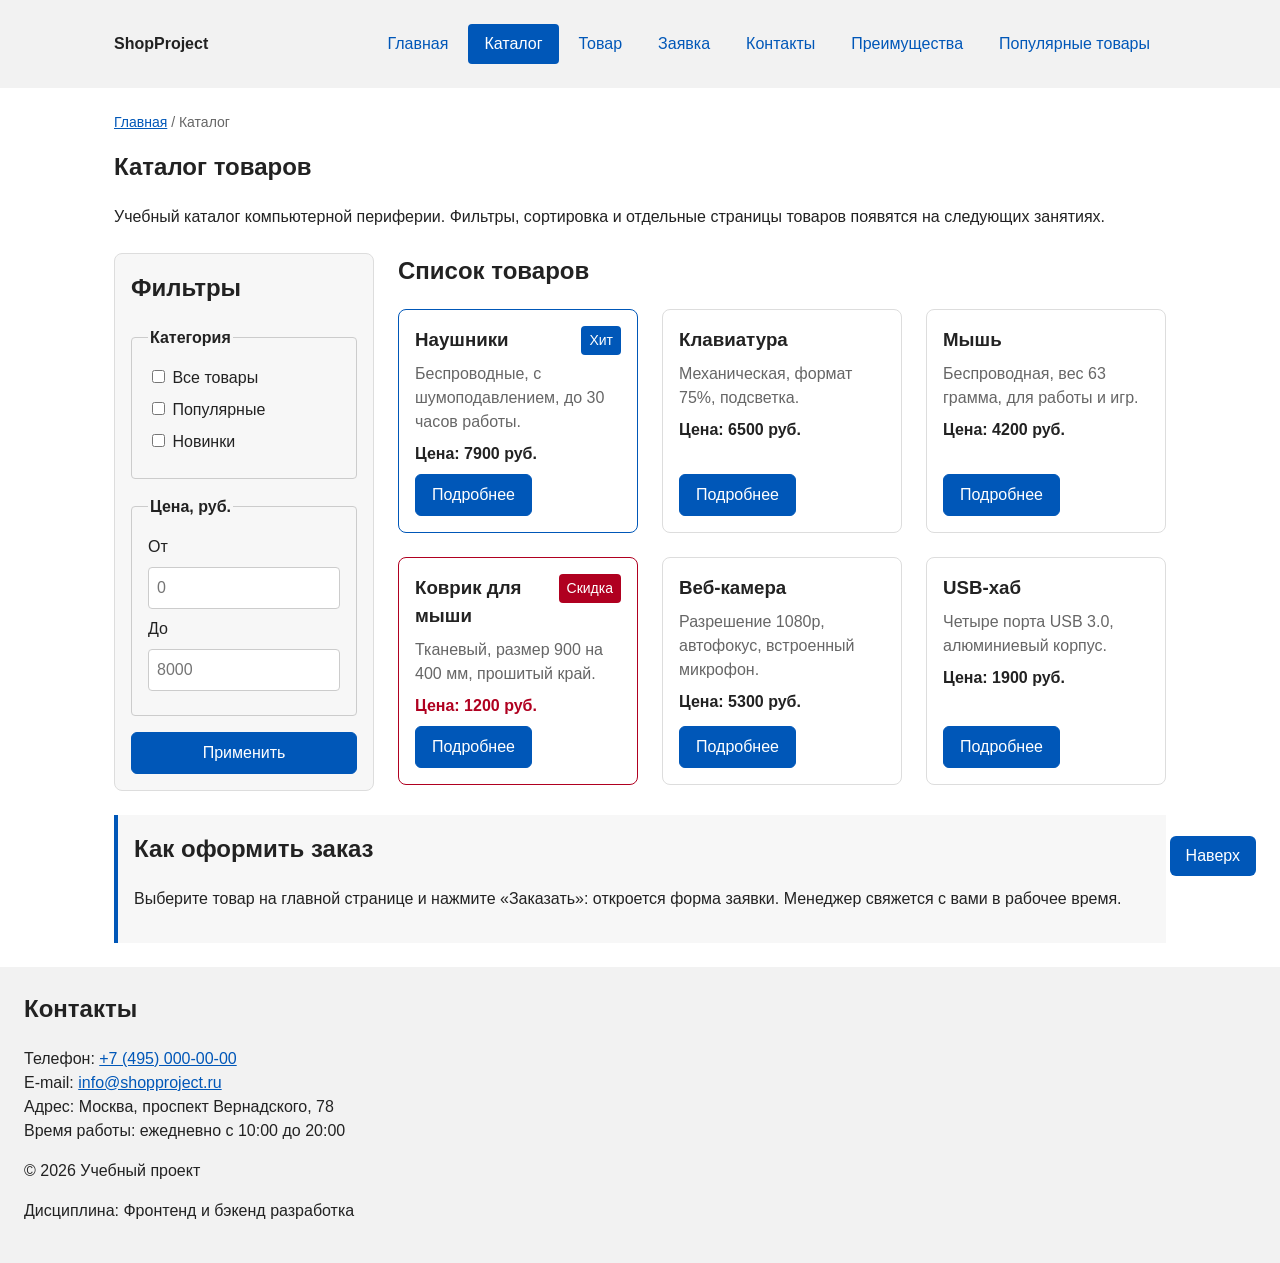
==== commit a54d1974: "fix: prepare HTML CSS project for submission" ====
--- a/catalog.html
+++ b/catalog.html
@@ -14,13 +14,12 @@
         <nav class="site-nav" aria-label="Основная навигация">
             <ul class="site-nav__list">
                 <li class="site-nav__item"><a class="site-nav__link" href="index.html">Главная</a></li>
-                <li class="site-nav__item">
-                    <a class="site-nav__link site-nav__link--active" href="catalog.html">Каталог</a>
-                </li>
+                <li class="site-nav__item"><a class="site-nav__link site-nav__link--active" href="catalog.html">Каталог</a></li>
+                <li class="site-nav__item"><a class="site-nav__link" href="product.html">Товар</a></li>
+                <li class="site-nav__item"><a class="site-nav__link" href="order.html">Заявка</a></li>
                 <li class="site-nav__item"><a class="site-nav__link" href="contacts.html">Контакты</a></li>
                 <li class="site-nav__item"><a class="site-nav__link" href="index.html#advantages">Преимущества</a></li>
                 <li class="site-nav__item"><a class="site-nav__link" href="index.html#popular">Популярные товары</a></li>
-                <li class="site-nav__item"><a class="site-nav__link" href="index.html#contacts">Обратная связь</a></li>
             </ul>
         </nav>
     </div>
@@ -81,21 +80,21 @@
                     <h3 class="product-card__title">Наушники</h3>
                     <p class="product-card__description">Беспроводные, с шумоподавлением, до 30 часов работы.</p>
                     <p class="product-card__price">Цена: 7900 руб.</p>
-                    <a class="button button--primary product-card__button" href="index.html#popular">Подробнее</a>
+                    <a class="button button--primary product-card__button" href="product.html">Подробнее</a>
                 </article>
 
                 <article class="product-card">
                     <h3 class="product-card__title">Клавиатура</h3>
                     <p class="product-card__description">Механическая, формат 75%, подсветка.</p>
                     <p class="product-card__price">Цена: 6500 руб.</p>
-                    <a class="button button--primary product-card__button" href="index.html#popular">Подробнее</a>
+                    <a class="button button--primary product-card__button" href="product.html">Подробнее</a>
                 </article>
 
                 <article class="product-card">
                     <h3 class="product-card__title">Мышь</h3>
                     <p class="product-card__description">Беспроводная, вес 63 грамма, для работы и игр.</p>
                     <p class="product-card__price">Цена: 4200 руб.</p>
-                    <a class="button button--primary product-card__button" href="index.html#popular">Подробнее</a>
+                    <a class="button button--primary product-card__button" href="product.html">Подробнее</a>
                 </article>
 
                 <article class="product-card product-card--discount">
@@ -103,21 +102,21 @@
                     <h3 class="product-card__title">Коврик для мыши</h3>
                     <p class="product-card__description">Тканевый, размер 900 на 400 мм, прошитый край.</p>
                     <p class="product-card__price">Цена: 1200 руб.</p>
-                    <a class="button button--primary product-card__button" href="index.html#popular">Подробнее</a>
+                    <a class="button button--primary product-card__button" href="product.html">Подробнее</a>
                 </article>
 
                 <article class="product-card">
                     <h3 class="product-card__title">Веб-камера</h3>
                     <p class="product-card__description">Разрешение 1080p, автофокус, встроенный микрофон.</p>
                     <p class="product-card__price">Цена: 5300 руб.</p>
-                    <a class="button button--primary product-card__button" href="index.html#popular">Подробнее</a>
+                    <a class="button button--primary product-card__button" href="product.html">Подробнее</a>
                 </article>
 
                 <article class="product-card">
                     <h3 class="product-card__title">USB-хаб</h3>
                     <p class="product-card__description">Четыре порта USB 3.0, алюминиевый корпус.</p>
                     <p class="product-card__price">Цена: 1900 руб.</p>
-                    <a class="button button--primary product-card__button" href="index.html#popular">Подробнее</a>
+                    <a class="button button--primary product-card__button" href="product.html">Подробнее</a>
                 </article>
             </div>
         </section>
--- a/css/style.css
+++ b/css/style.css
@@ -70,6 +70,7 @@
 .feedback:target,
 .contacts-info:target,
 .catalog-layout:target,
+.product-specs:target,
 .site-footer:target {
     outline: 2px dashed var(--color-primary);
     outline-offset: 4px;
@@ -184,6 +185,7 @@
     color: var(--color-muted);
 }
 
+.breadcrumbs__link + .breadcrumbs__link::before,
 .breadcrumbs__current::before {
     content: " / ";
     color: var(--color-muted);
@@ -303,7 +305,88 @@
 }
 
 /* ===============================
-   7. Каталог и фильтры
+   7. Страница товара и таблица
+   =============================== */
+.product,
+.product-specs,
+.order {
+    margin-bottom: var(--space-lg);
+}
+
+.product__title,
+.product-specs__title,
+.order__title {
+    margin-top: 0;
+}
+
+.product__layout {
+    display: grid;
+    grid-template-columns: minmax(240px, 1fr) 1fr;
+    gap: var(--space-lg);
+    align-items: start;
+}
+
+.product__image {
+    width: 100%;
+    height: auto;
+    border: 1px solid var(--color-border-light);
+    border-radius: var(--radius-lg);
+}
+
+.product__info {
+    display: flex;
+    flex-direction: column;
+    gap: var(--space-md);
+    align-items: flex-start;
+}
+
+.product__description,
+.product__price,
+.product__availability {
+    margin: 0;
+}
+
+.product__price {
+    font-size: 24px;
+    font-weight: bold;
+}
+
+.product__availability {
+    color: var(--color-success);
+}
+
+.product-table {
+    width: 100%;
+    border-collapse: collapse;
+}
+
+.product-table__caption {
+    margin-bottom: var(--space-sm);
+    color: var(--color-muted);
+    text-align: left;
+}
+
+.product-table th,
+.product-table td {
+    padding: var(--space-sm) var(--space-md);
+    border: 1px solid var(--color-border-light);
+    text-align: left;
+}
+
+.product-table thead th {
+    background-color: var(--color-surface);
+}
+
+.product-table tbody tr:nth-child(even) {
+    background-color: var(--color-surface-alt);
+}
+
+.order__text {
+    margin-top: 0;
+}
+
+/* ===============================
+   8. Каталог и фильтры
    =============================== */
 .catalog-layout {
     display: grid;
@@ -361,7 +444,7 @@
 }
 
 /* ===============================
-   8. Подвал и кнопка «Наверх»
+   9. Подвал и кнопка «Наверх»
    =============================== */
 .site-footer {
     padding: var(--space-lg);
@@ -396,7 +479,7 @@
 }
 
 /* ===============================
-   9. Форма и модальное окно
+   10. Форма и модальное окно
    =============================== */
 .order-dialog {
     width: min(100% - 32px, 560px);
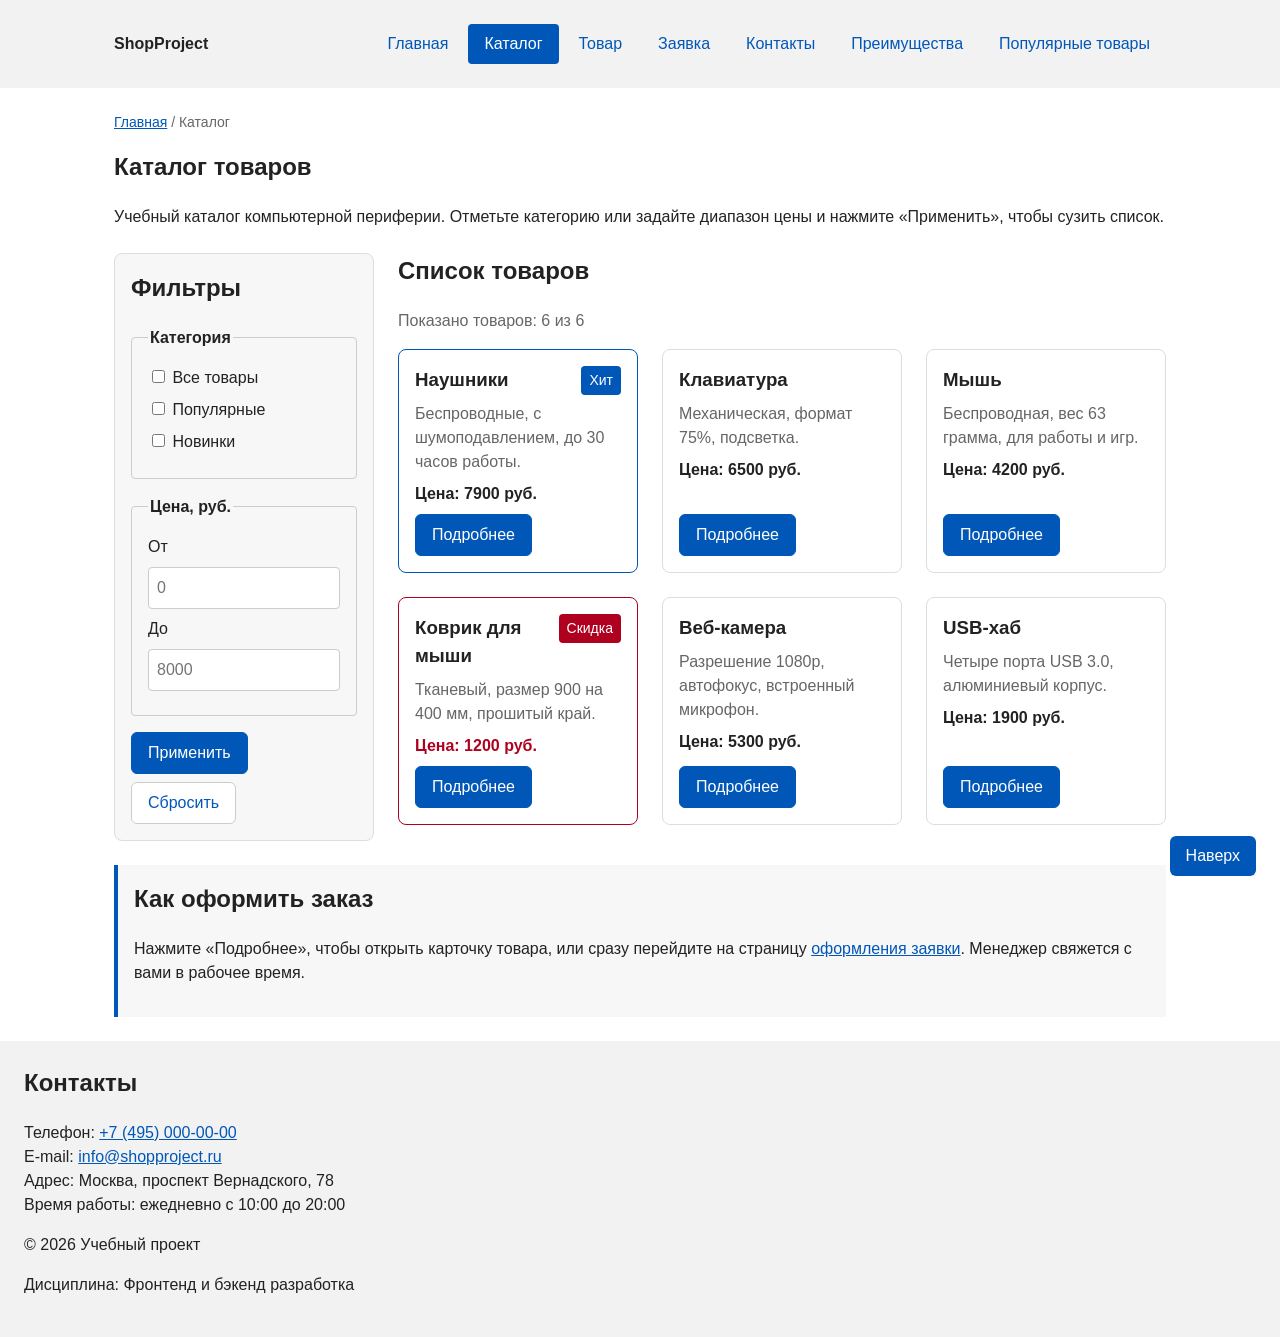
==== commit 37ddffb3: "feat: make catalog filters work and fix narrow screens" ====
--- a/catalog.html
+++ b/catalog.html
@@ -6,6 +6,7 @@
     <meta name="description" content="Каталог товаров учебного интернет-магазина: наушники, клавиатуры, мыши и аксессуары.">
     <title>Каталог товаров - Учебный интернет-магазин</title>
     <link rel="stylesheet" href="css/style.css">
+    <script src="js/main.js" defer></script>
 </head>
 <body id="top">
 <header class="site-header">
@@ -34,15 +35,15 @@
     <section class="catalog">
         <h1 class="catalog__title">Каталог товаров</h1>
         <p class="catalog__text">
-            Учебный каталог компьютерной периферии. Фильтры, сортировка и отдельные
-            страницы товаров появятся на следующих занятиях.
+            Учебный каталог компьютерной периферии. Отметьте категорию или задайте
+            диапазон цены и нажмите «Применить», чтобы сузить список.
         </p>
     </section>
 
     <section class="catalog-layout" id="goods">
         <aside class="catalog-filters">
             <h2 class="catalog-filters__title">Фильтры</h2>
-            <form class="catalog-filters__form" action="#" method="get">
+            <form class="catalog-filters__form" id="catalog-filters">
                 <fieldset class="catalog-filters__group">
                     <legend class="catalog-filters__legend">Категория</legend>
                     <label class="catalog-filters__option">
@@ -67,15 +68,19 @@
                     <input class="catalog-filters__input" id="price-to" name="price-to" type="number" min="0" placeholder="8000">
                 </fieldset>
 
-                <button class="button button--primary" type="submit">Применить</button>
+                <div class="catalog-filters__actions">
+                    <button class="button button--primary" type="submit">Применить</button>
+                    <button class="button button--secondary" type="reset">Сбросить</button>
+                </div>
             </form>
         </aside>
 
         <section class="catalog-products">
             <h2 class="catalog-products__title">Список товаров</h2>
+            <p class="catalog-products__status" id="catalog-status">Показано товаров: 6 из 6</p>
             <div class="products-grid">
 
-                <article class="product-card product-card--featured">
+                <article class="product-card product-card--featured" data-category="popular" data-price="7900">
                     <span class="product-card__badge">Хит</span>
                     <h3 class="product-card__title">Наушники</h3>
                     <p class="product-card__description">Беспроводные, с шумоподавлением, до 30 часов работы.</p>
@@ -83,21 +88,21 @@
                     <a class="button button--primary product-card__button" href="product.html">Подробнее</a>
                 </article>
 
-                <article class="product-card">
+                <article class="product-card" data-category="popular" data-price="6500">
                     <h3 class="product-card__title">Клавиатура</h3>
                     <p class="product-card__description">Механическая, формат 75%, подсветка.</p>
                     <p class="product-card__price">Цена: 6500 руб.</p>
                     <a class="button button--primary product-card__button" href="product.html">Подробнее</a>
                 </article>
 
-                <article class="product-card">
+                <article class="product-card" data-category="popular" data-price="4200">
                     <h3 class="product-card__title">Мышь</h3>
                     <p class="product-card__description">Беспроводная, вес 63 грамма, для работы и игр.</p>
                     <p class="product-card__price">Цена: 4200 руб.</p>
                     <a class="button button--primary product-card__button" href="product.html">Подробнее</a>
                 </article>
 
-                <article class="product-card product-card--discount">
+                <article class="product-card product-card--discount" data-category="new" data-price="1200">
                     <span class="product-card__badge product-card__badge--discount">Скидка</span>
                     <h3 class="product-card__title">Коврик для мыши</h3>
                     <p class="product-card__description">Тканевый, размер 900 на 400 мм, прошитый край.</p>
@@ -105,14 +110,14 @@
                     <a class="button button--primary product-card__button" href="product.html">Подробнее</a>
                 </article>
 
-                <article class="product-card">
+                <article class="product-card" data-category="new" data-price="5300">
                     <h3 class="product-card__title">Веб-камера</h3>
                     <p class="product-card__description">Разрешение 1080p, автофокус, встроенный микрофон.</p>
                     <p class="product-card__price">Цена: 5300 руб.</p>
                     <a class="button button--primary product-card__button" href="product.html">Подробнее</a>
                 </article>
 
-                <article class="product-card">
+                <article class="product-card" data-category="new" data-price="1900">
                     <h3 class="product-card__title">USB-хаб</h3>
                     <p class="product-card__description">Четыре порта USB 3.0, алюминиевый корпус.</p>
                     <p class="product-card__price">Цена: 1900 руб.</p>
@@ -125,8 +130,9 @@
     <aside class="about">
         <h2 class="about__title">Как оформить заказ</h2>
         <p class="about__text">
-            Выберите товар на главной странице и нажмите «Заказать»: откроется форма
-            заявки. Менеджер свяжется с вами в рабочее время.
+            Нажмите «Подробнее», чтобы открыть карточку товара, или сразу перейдите
+            на страницу <a href="order.html">оформления заявки</a>. Менеджер свяжется
+            с вами в рабочее время.
         </p>
     </aside>
 </main>
--- a/css/style.css
+++ b/css/style.css
@@ -206,8 +206,7 @@
 .products,
 .catalog,
 .contacts-info,
-.feedback,
-.catalog-layout {
+.feedback {
     margin-bottom: var(--space-lg);
 }
 
@@ -235,7 +234,7 @@
    =============================== */
 .products-grid {
     display: grid;
-    grid-template-columns: repeat(auto-fit, minmax(240px, 1fr));
+    grid-template-columns: repeat(auto-fit, minmax(min(240px, 100%), 1fr));
     gap: var(--space-lg);
 }
 
@@ -321,7 +320,7 @@
 
 .product__layout {
     display: grid;
-    grid-template-columns: minmax(240px, 1fr) 1fr;
+    grid-template-columns: repeat(auto-fit, minmax(min(260px, 100%), 1fr));
     gap: var(--space-lg);
     align-items: start;
 }
@@ -355,8 +354,13 @@
     color: var(--color-success);
 }
 
+.product-specs {
+    overflow-x: auto;
+}
+
 .product-table {
     width: 100%;
+    min-width: 280px;
     border-collapse: collapse;
 }
 
@@ -390,7 +394,7 @@
    =============================== */
 .catalog-layout {
     display: grid;
-    grid-template-columns: 260px 1fr;
+    grid-template-columns: minmax(0, 260px) 1fr;
     grid-template-areas: "filters products";
     gap: var(--space-lg);
     margin-bottom: var(--space-lg);
@@ -432,6 +436,21 @@
 .catalog-filters__label {
     display: block;
     margin-bottom: var(--space-sm);
+}
+
+.catalog-filters__actions {
+    display: flex;
+    flex-wrap: wrap;
+    gap: var(--space-sm);
+}
+
+.catalog-products__status {
+    margin: 0 0 var(--space-md);
+    color: var(--color-muted);
+}
+
+.product-card--hidden {
+    display: none;
 }
 
 .catalog-filters__input {
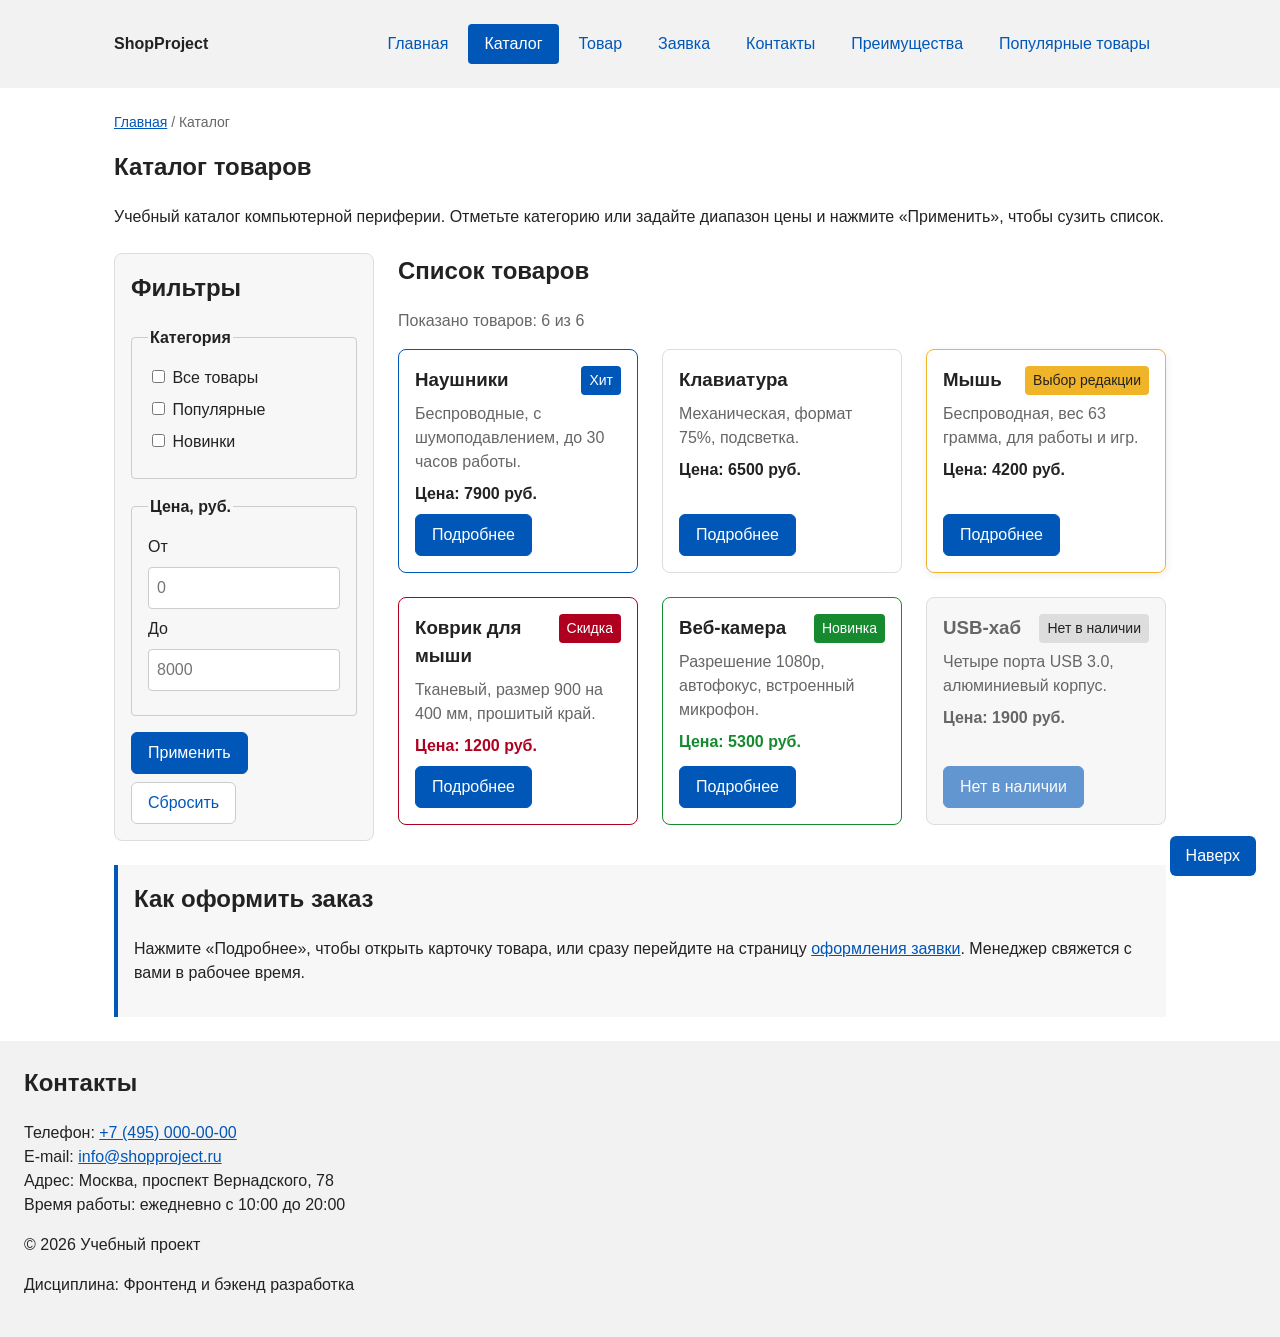
==== commit 7f81bc4b: "feat: add product card modifiers" ====
--- a/catalog.html
+++ b/catalog.html
@@ -95,7 +95,8 @@
                     <a class="button button--primary product-card__button" href="product.html">Подробнее</a>
                 </article>
 
-                <article class="product-card" data-category="popular" data-price="4200">
+                <article class="product-card product-card--recommended" data-category="popular" data-price="4200">
+                    <span class="product-card__badge product-card__badge--recommended">Выбор редакции</span>
                     <h3 class="product-card__title">Мышь</h3>
                     <p class="product-card__description">Беспроводная, вес 63 грамма, для работы и игр.</p>
                     <p class="product-card__price">Цена: 4200 руб.</p>
@@ -110,18 +111,22 @@
                     <a class="button button--primary product-card__button" href="product.html">Подробнее</a>
                 </article>
 
-                <article class="product-card" data-category="new" data-price="5300">
+                <article class="product-card product-card--new" data-category="new" data-price="5300">
+                    <span class="product-card__badge product-card__badge--new">Новинка</span>
                     <h3 class="product-card__title">Веб-камера</h3>
                     <p class="product-card__description">Разрешение 1080p, автофокус, встроенный микрофон.</p>
                     <p class="product-card__price">Цена: 5300 руб.</p>
                     <a class="button button--primary product-card__button" href="product.html">Подробнее</a>
                 </article>
 
-                <article class="product-card" data-category="new" data-price="1900">
+                <article class="product-card product-card--out-of-stock" data-category="new" data-price="1900">
+                    <span class="product-card__badge product-card__badge--muted">Нет в наличии</span>
                     <h3 class="product-card__title">USB-хаб</h3>
                     <p class="product-card__description">Четыре порта USB 3.0, алюминиевый корпус.</p>
                     <p class="product-card__price">Цена: 1900 руб.</p>
-                    <a class="button button--primary product-card__button" href="product.html">Подробнее</a>
+                    <button class="button button--primary button--disabled product-card__button" type="button" disabled>
+                        Нет в наличии
+                    </button>
                 </article>
             </div>
         </section>
--- a/css/style.css
+++ b/css/style.css
@@ -14,6 +14,7 @@
     --color-surface-accent: #eef5ff;
     --color-danger: #b00020;
     --color-success: #168a2f;
+    --color-accent: #f0b429;
     --color-success-bg: #eefaf0;
     --color-white: #ffffff;
 
@@ -28,8 +29,11 @@
     --radius-lg: 8px;
 
     --container-width: 1100px;
+    --header-height: 88px;
+
     --z-badge: 1;
     --z-scroll-top: 10;
+    --z-site-header: 30;
 }
 
 /* ===============================
@@ -41,10 +45,12 @@
 
 html {
     scroll-behavior: smooth;
+    scroll-padding-top: var(--header-height);
 }
 
 body {
     margin: 0;
+    padding-top: var(--header-height);
     font-family: Arial, sans-serif;
     line-height: 1.5;
     color: var(--color-text);
@@ -123,18 +129,30 @@
    4. Шапка и навигация
    =============================== */
 .site-header {
+    position: fixed;
+    top: 0;
+    right: 0;
+    left: 0;
+    z-index: var(--z-site-header);
+    height: var(--header-height);
     background-color: var(--color-surface);
 }
 
 .site-header__inner {
     display: flex;
-    flex-wrap: wrap;
+    flex-wrap: nowrap;
     justify-content: space-between;
     align-items: center;
     gap: var(--space-md);
     max-width: var(--container-width);
+    height: 100%;
     margin: 0 auto;
-    padding: var(--space-lg);
+    padding: 0 var(--space-lg);
+}
+
+.site-nav {
+    min-width: 0;
+    overflow-x: auto;
 }
 
 .site-header__logo {
@@ -145,7 +163,7 @@
 
 .site-nav__list {
     display: flex;
-    flex-wrap: wrap;
+    flex-wrap: nowrap;
     align-items: center;
     gap: var(--space-xs);
     margin: 0;
@@ -155,6 +173,7 @@
 
 .site-nav__link {
     display: inline-block;
+    white-space: nowrap;
     padding: var(--space-sm) var(--space-md);
     border-radius: var(--radius-sm);
     text-decoration: none;
@@ -268,6 +287,20 @@
     background-color: var(--color-danger);
 }
 
+.product-card__badge--new {
+    background-color: var(--color-success);
+}
+
+.product-card__badge--recommended {
+    color: var(--color-text);
+    background-color: var(--color-accent);
+}
+
+.product-card__badge--muted {
+    color: var(--color-text);
+    background-color: var(--color-border-light);
+}
+
 .product-card--featured {
     border-color: var(--color-primary);
 }
@@ -278,6 +311,28 @@
 
 .product-card--discount .product-card__price {
     color: var(--color-danger);
+}
+
+.product-card--new {
+    border-color: var(--color-success);
+}
+
+.product-card--new .product-card__price {
+    color: var(--color-success);
+}
+
+.product-card--recommended {
+    border-color: var(--color-accent);
+    box-shadow: 0 2px 8px rgba(0, 0, 0, 0.08);
+}
+
+.product-card--out-of-stock {
+    background-color: var(--color-surface-alt);
+}
+
+.product-card--out-of-stock .product-card__title,
+.product-card--out-of-stock .product-card__price {
+    color: var(--color-muted);
 }
 
 .product-card__title,
